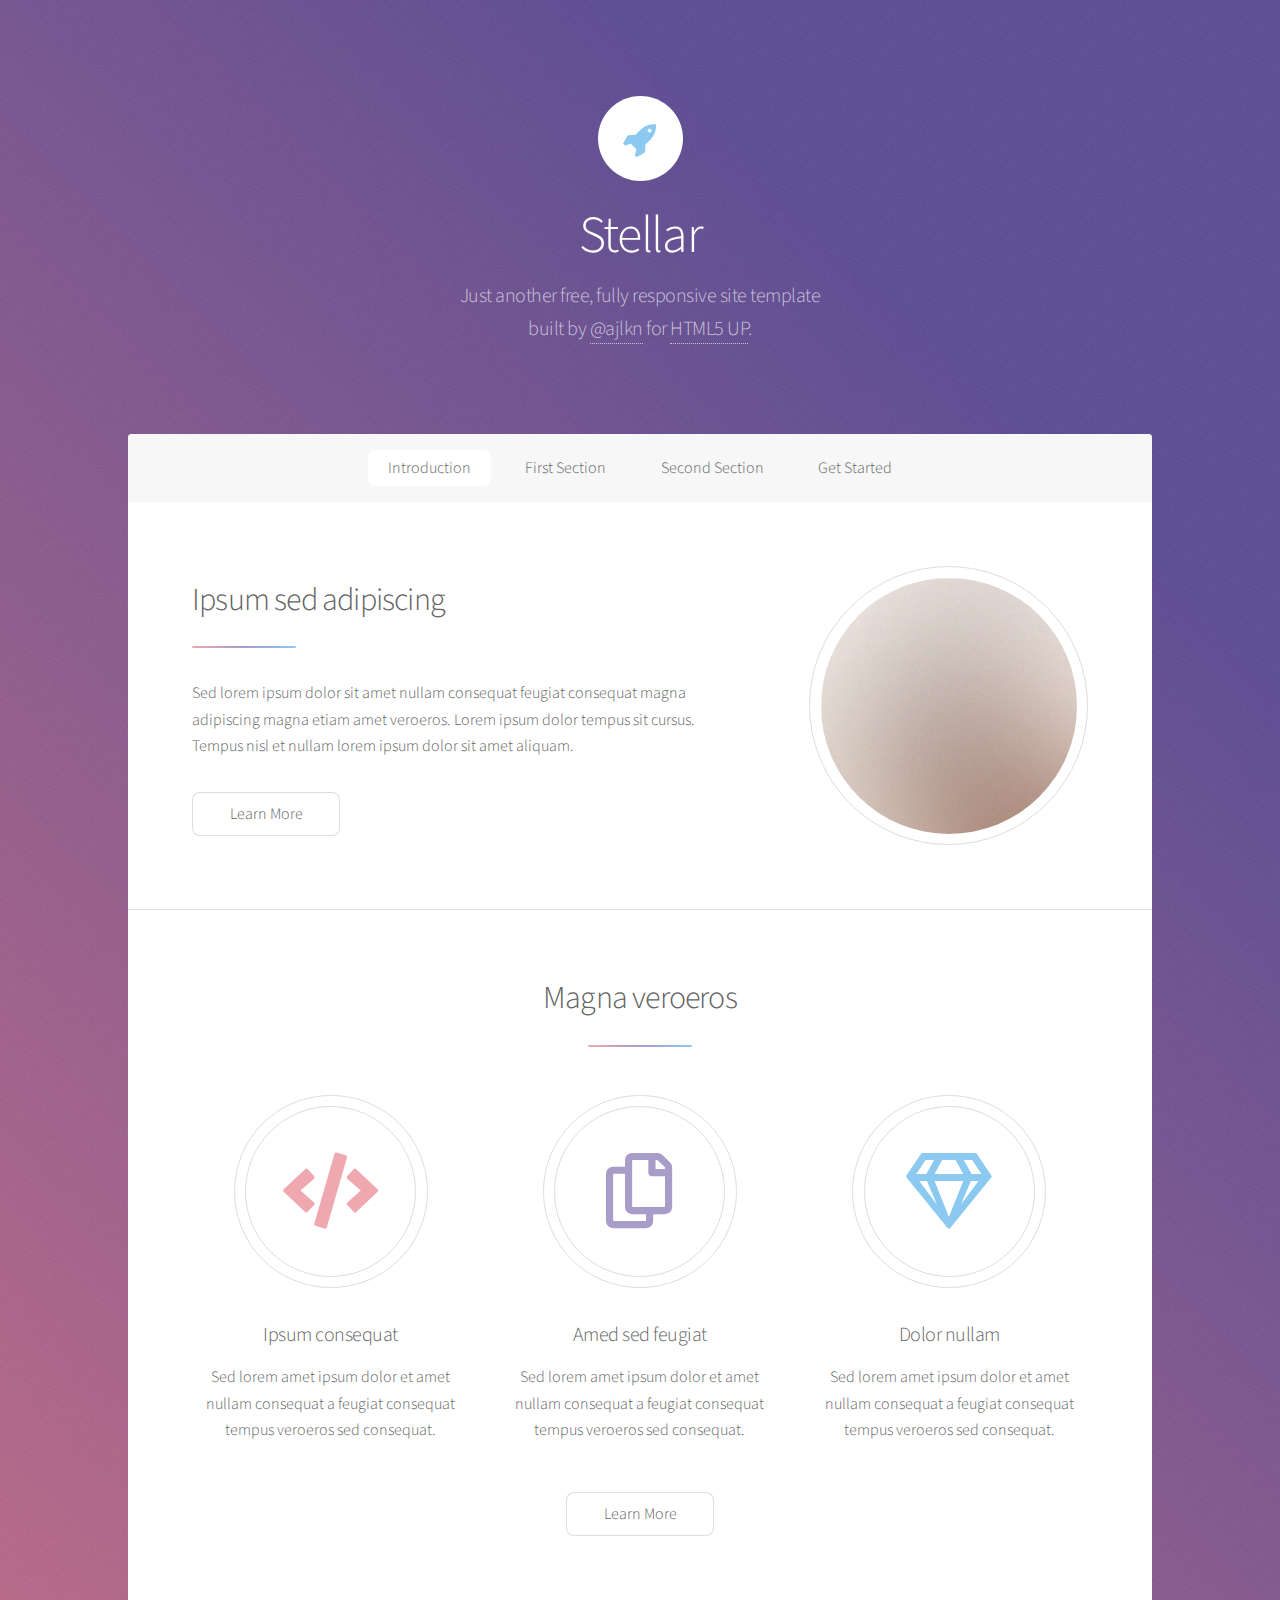
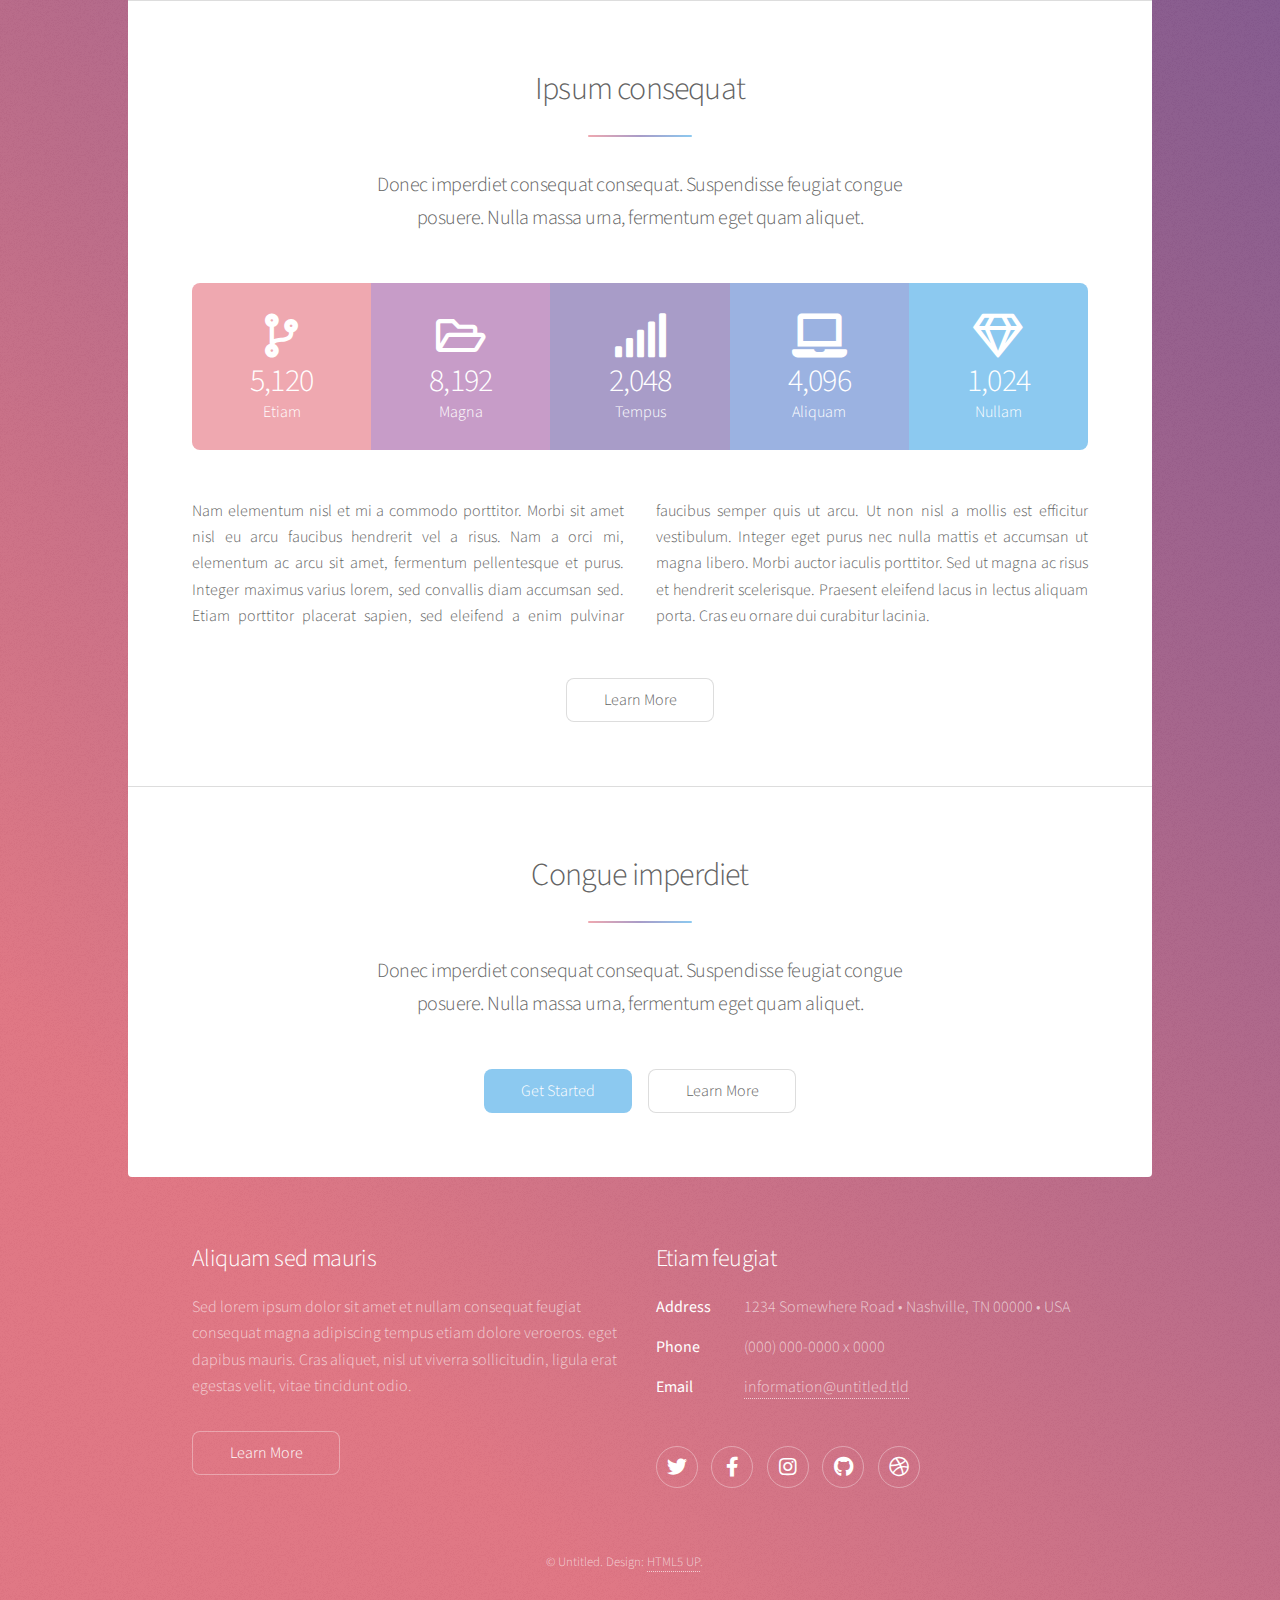
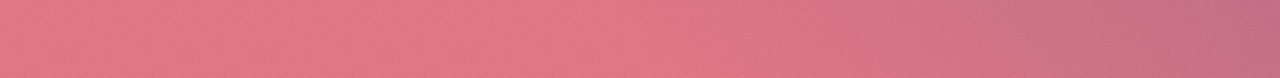
==== index.html @ fbab721a "FirstPublish" ====
<!DOCTYPE HTML>
<!--
	Stellar by HTML5 UP
	html5up.net | @ajlkn
	Free for personal and commercial use under the CCA 3.0 license (html5up.net/license)
-->
<html>
	<head>
		<title>Stellar by HTML5 UP</title>
		<meta charset="utf-8" />
		<meta name="viewport" content="width=device-width, initial-scale=1, user-scalable=no" />
		<link rel="stylesheet" href="assets/css/main.css" />
		<noscript><link rel="stylesheet" href="assets/css/noscript.css" /></noscript>
	</head>
	<body class="is-preload">

		<!-- Wrapper -->
			<div id="wrapper">

				<!-- Header -->
					<header id="header" class="alt">
						<span class="logo"><img src="images/logo.svg" alt="" /></span>
						<h1>Stellar</h1>
						<p>Just another free, fully responsive site template<br />
						built by <a href="https://twitter.com/ajlkn">@ajlkn</a> for <a href="https://html5up.net">HTML5 UP</a>.</p>
					</header>

				<!-- Nav -->
					<nav id="nav">
						<ul>
							<li><a href="#intro" class="active">Introduction</a></li>
							<li><a href="#first">First Section</a></li>
							<li><a href="#second">Second Section</a></li>
							<li><a href="#cta">Get Started</a></li>
						</ul>
					</nav>

				<!-- Main -->
					<div id="main">

						<!-- Introduction -->
							<section id="intro" class="main">
								<div class="spotlight">
									<div class="content">
										<header class="major">
											<h2>Ipsum sed adipiscing</h2>
										</header>
										<p>Sed lorem ipsum dolor sit amet nullam consequat feugiat consequat magna
										adipiscing magna etiam amet veroeros. Lorem ipsum dolor tempus sit cursus.
										Tempus nisl et nullam lorem ipsum dolor sit amet aliquam.</p>
										<ul class="actions">
											<li><a href="generic.html" class="button">Learn More</a></li>
										</ul>
									</div>
									<span class="image"><img src="images/pic01.jpg" alt="" /></span>
								</div>
							</section>

						<!-- First Section -->
							<section id="first" class="main special">
								<header class="major">
									<h2>Magna veroeros</h2>
								</header>
								<ul class="features">
									<li>
										<span class="icon solid major style1 fa-code"></span>
										<h3>Ipsum consequat</h3>
										<p>Sed lorem amet ipsum dolor et amet nullam consequat a feugiat consequat tempus veroeros sed consequat.</p>
									</li>
									<li>
										<span class="icon major style3 fa-copy"></span>
										<h3>Amed sed feugiat</h3>
										<p>Sed lorem amet ipsum dolor et amet nullam consequat a feugiat consequat tempus veroeros sed consequat.</p>
									</li>
									<li>
										<span class="icon major style5 fa-gem"></span>
										<h3>Dolor nullam</h3>
										<p>Sed lorem amet ipsum dolor et amet nullam consequat a feugiat consequat tempus veroeros sed consequat.</p>
									</li>
								</ul>
								<footer class="major">
									<ul class="actions special">
										<li><a href="generic.html" class="button">Learn More</a></li>
									</ul>
								</footer>
							</section>

						<!-- Second Section -->
							<section id="second" class="main special">
								<header class="major">
									<h2>Ipsum consequat</h2>
									<p>Donec imperdiet consequat consequat. Suspendisse feugiat congue<br />
									posuere. Nulla massa urna, fermentum eget quam aliquet.</p>
								</header>
								<ul class="statistics">
									<li class="style1">
										<span class="icon solid fa-code-branch"></span>
										<strong>5,120</strong> Etiam
									</li>
									<li class="style2">
										<span class="icon fa-folder-open"></span>
										<strong>8,192</strong> Magna
									</li>
									<li class="style3">
										<span class="icon solid fa-signal"></span>
										<strong>2,048</strong> Tempus
									</li>
									<li class="style4">
										<span class="icon solid fa-laptop"></span>
										<strong>4,096</strong> Aliquam
									</li>
									<li class="style5">
										<span class="icon fa-gem"></span>
										<strong>1,024</strong> Nullam
									</li>
								</ul>
								<p class="content">Nam elementum nisl et mi a commodo porttitor. Morbi sit amet nisl eu arcu faucibus hendrerit vel a risus. Nam a orci mi, elementum ac arcu sit amet, fermentum pellentesque et purus. Integer maximus varius lorem, sed convallis diam accumsan sed. Etiam porttitor placerat sapien, sed eleifend a enim pulvinar faucibus semper quis ut arcu. Ut non nisl a mollis est efficitur vestibulum. Integer eget purus nec nulla mattis et accumsan ut magna libero. Morbi auctor iaculis porttitor. Sed ut magna ac risus et hendrerit scelerisque. Praesent eleifend lacus in lectus aliquam porta. Cras eu ornare dui curabitur lacinia.</p>
								<footer class="major">
									<ul class="actions special">
										<li><a href="generic.html" class="button">Learn More</a></li>
									</ul>
								</footer>
							</section>

						<!-- Get Started -->
							<section id="cta" class="main special">
								<header class="major">
									<h2>Congue imperdiet</h2>
									<p>Donec imperdiet consequat consequat. Suspendisse feugiat congue<br />
									posuere. Nulla massa urna, fermentum eget quam aliquet.</p>
								</header>
								<footer class="major">
									<ul class="actions special">
										<li><a href="generic.html" class="button primary">Get Started</a></li>
										<li><a href="generic.html" class="button">Learn More</a></li>
									</ul>
								</footer>
							</section>

					</div>

				<!-- Footer -->
					<footer id="footer">
						<section>
							<h2>Aliquam sed mauris</h2>
							<p>Sed lorem ipsum dolor sit amet et nullam consequat feugiat consequat magna adipiscing tempus etiam dolore veroeros. eget dapibus mauris. Cras aliquet, nisl ut viverra sollicitudin, ligula erat egestas velit, vitae tincidunt odio.</p>
							<ul class="actions">
								<li><a href="generic.html" class="button">Learn More</a></li>
							</ul>
						</section>
						<section>
							<h2>Etiam feugiat</h2>
							<dl class="alt">
								<dt>Address</dt>
								<dd>1234 Somewhere Road &bull; Nashville, TN 00000 &bull; USA</dd>
								<dt>Phone</dt>
								<dd>(000) 000-0000 x 0000</dd>
								<dt>Email</dt>
								<dd><a href="#">information@untitled.tld</a></dd>
							</dl>
							<ul class="icons">
								<li><a href="#" class="icon brands fa-twitter alt"><span class="label">Twitter</span></a></li>
								<li><a href="#" class="icon brands fa-facebook-f alt"><span class="label">Facebook</span></a></li>
								<li><a href="#" class="icon brands fa-instagram alt"><span class="label">Instagram</span></a></li>
								<li><a href="#" class="icon brands fa-github alt"><span class="label">GitHub</span></a></li>
								<li><a href="#" class="icon brands fa-dribbble alt"><span class="label">Dribbble</span></a></li>
							</ul>
						</section>
						<p class="copyright">&copy; Untitled. Design: <a href="https://html5up.net">HTML5 UP</a>.</p>
					</footer>

			</div>

		<!-- Scripts -->
			<script src="assets/js/jquery.min.js"></script>
			<script src="assets/js/jquery.scrollex.min.js"></script>
			<script src="assets/js/jquery.scrolly.min.js"></script>
			<script src="assets/js/browser.min.js"></script>
			<script src="assets/js/breakpoints.min.js"></script>
			<script src="assets/js/util.js"></script>
			<script src="assets/js/main.js"></script>

	</body>
</html>
---- assets/css/main.css ----
@import url(fontawesome-all.min.css);
@import 'https://fonts.googleapis.com/css?family=Source+Sans+Pro:300,400';

/*
	Stellar by HTML5 UP
	html5up.net | @ajlkn
	Free for personal and commercial use under the CCA 3.0 license (html5up.net/license)
*/

html, body, div, span, applet, object,
iframe, h1, h2, h3, h4, h5, h6, p, blockquote,
pre, a, abbr, acronym, address, big, cite,
code, del, dfn, em, img, ins, kbd, q, s, samp,
small, strike, strong, sub, sup, tt, var, b,
u, i, center, dl, dt, dd, ol, ul, li, fieldset,
form, label, legend, table, caption, tbody,
tfoot, thead, tr, th, td, article, aside,
canvas, details, embed, figure, figcaption,
footer, header, hgroup, menu, nav, output, ruby,
section, summary, time, mark, audio, video {
	margin: 0;
	padding: 0;
	border: 0;
	font-size: 100%;
	font: inherit;
	vertical-align: baseline;}

article, aside, details, figcaption, figure,
footer, header, hgroup, menu, nav, section {
	display: block;}

body {
	line-height: 1;
}

ol, ul {
	list-style: none;
}

blockquote, q {
	quotes: none;
}

	blockquote:before, blockquote:after, q:before, q:after {
		content: '';
		content: none;
	}

table {
	border-collapse: collapse;
	border-spacing: 0;
}

body {
	-webkit-text-size-adjust: none;
}

mark {
	background-color: transparent;
	color: inherit;
}

input::-moz-focus-inner {
	border: 0;
	padding: 0;
}

input, select, textarea {
	-moz-appearance: none;
	-webkit-appearance: none;
	-ms-appearance: none;
	appearance: none;
}

/* Basic */

	@-ms-viewport {
		width: device-width;
	}

	body {
		-ms-overflow-style: scrollbar;
	}

	@media screen and (max-width: 480px) {

		html, body {
			min-width: 320px;
		}

	}

	html {
		box-sizing: border-box;
	}

	*, *:before, *:after {
		box-sizing: inherit;
	}

	body {
		background-color: #935d8c;
		background-image: url("images/overlay.png"), -moz-linear-gradient(45deg, #e37682 15%, #5f4d93 85%);
		background-image: url("images/overlay.png"), -webkit-linear-gradient(45deg, #e37682 15%, #5f4d93 85%);
		background-image: url("images/overlay.png"), -ms-linear-gradient(45deg, #e37682 15%, #5f4d93 85%);
		background-image: url("images/overlay.png"), linear-gradient(45deg, #e37682 15%, #5f4d93 85%);
	}

		body.is-preload *, body.is-preload *:before, body.is-preload *:after {
			-moz-animation: none !important;
			-webkit-animation: none !important;
			-ms-animation: none !important;
			animation: none !important;
			-moz-transition: none !important;
			-webkit-transition: none !important;
			-ms-transition: none !important;
			transition: none !important;
		}

/* Type */

	body {
		background-color: #935d8c;
		color: rgba(255, 255, 255, 0.65);
	}

	body, input, select, textarea {
		font-family: "Source Sans Pro", Helvetica, sans-serif;
		font-size: 17pt;
		font-weight: 300;
		line-height: 1.65;
	}

		@media screen and (max-width: 1680px) {

			body, input, select, textarea {
				font-size: 14pt;
			}

		}

		@media screen and (max-width: 1280px) {

			body, input, select, textarea {
				font-size: 12pt;
			}

		}

		@media screen and (max-width: 360px) {

			body, input, select, textarea {
				font-size: 11pt;
			}

		}

	a {
		-moz-transition: color 0.2s ease, border-bottom 0.2s ease;
		-webkit-transition: color 0.2s ease, border-bottom 0.2s ease;
		-ms-transition: color 0.2s ease, border-bottom 0.2s ease;
		transition: color 0.2s ease, border-bottom 0.2s ease;
		text-decoration: none;
		border-bottom: dotted 1px;
		color: inherit;
	}

		a:hover {
			border-bottom-color: transparent;
		}

	strong, b {
		font-weight: 400;
	}

	em, i {
		font-style: italic;
	}

	p {
		margin: 0 0 2em 0;
	}

		p.content {
			-moz-columns: 20em 2;
			-webkit-columns: 20em 2;
			-ms-columns: 20em 2;
			columns: 20em 2;
			-moz-column-gap: 2em;
			-webkit-column-gap: 2em;
			-ms-column-gap: 2em;
			column-gap: 2em;
			text-align: justify;
		}

	h1, h2, h3, h4, h5, h6 {
		font-weight: 300;
		line-height: 1.5;
		margin: 0 0 0.7em 0;
		letter-spacing: -0.025em;
	}

		h1 a, h2 a, h3 a, h4 a, h5 a, h6 a {
			color: inherit;
			text-decoration: none;
		}

	h1 {
		font-size: 2.5em;
		line-height: 1.2;
	}

	h2 {
		font-size: 1.5em;
	}

	h3 {
		font-size: 1.25em;
	}

	h4 {
		font-size: 1.1em;
	}

	h5 {
		font-size: 0.9em;
	}

	h6 {
		font-size: 0.7em;
	}

	@media screen and (max-width: 736px) {

		h1 {
			font-size: 2em;
		}

	}

	sub {
		font-size: 0.8em;
		position: relative;
		top: 0.5em;
	}

	sup {
		font-size: 0.8em;
		position: relative;
		top: -0.5em;
	}

	blockquote {
		border-left: solid 4px;
		font-style: italic;
		margin: 0 0 2em 0;
		padding: 0.5em 0 0.5em 2em;
	}

	code {
		border-radius: 8px;
		border: solid 1px;
		font-family: "Courier New", monospace;
		font-size: 0.9em;
		margin: 0 0.25em;
		padding: 0.25em 0.65em;
	}

	pre {
		-webkit-overflow-scrolling: touch;
		font-family: "Courier New", monospace;
		font-size: 0.9em;
		margin: 0 0 2em 0;
	}

		pre code {
			display: block;
			line-height: 1.75;
			padding: 1em 1.5em;
			overflow-x: auto;
		}

	hr {
		border: 0;
		border-bottom: solid 1px;
		margin: 2em 0;
	}

		hr.major {
			margin: 3em 0;
		}

	.align-left {
		text-align: left;
	}

	.align-center {
		text-align: center;
	}

	.align-right {
		text-align: right;
	}

	input, select, textarea {
		color: #ffffff;
	}

	a:hover {
		color: #ffffff;
	}

	strong, b {
		color: #ffffff;
	}

	h1, h2, h3, h4, h5, h6 {
		color: #ffffff;
	}

	blockquote {
		border-left-color: rgba(255, 255, 255, 0.35);
	}

	code {
		background: rgba(255, 255, 255, 0.075);
		border-color: rgba(255, 255, 255, 0.35);
	}

	hr {
		border-bottom-color: rgba(255, 255, 255, 0.35);
	}

/* Row */

	.row {
		display: flex;
		flex-wrap: wrap;
		box-sizing: border-box;
		align-items: stretch;
	}

		.row > * {
			box-sizing: border-box;
		}

		.row.gtr-uniform > * > :last-child {
			margin-bottom: 0;
		}

		.row.aln-left {
			justify-content: flex-start;
		}

		.row.aln-center {
			justify-content: center;
		}

		.row.aln-right {
			justify-content: flex-end;
		}

		.row.aln-top {
			align-items: flex-start;
		}

		.row.aln-middle {
			align-items: center;
		}

		.row.aln-bottom {
			align-items: flex-end;
		}

		.row > .imp {
			order: -1;
		}

		.row > .col-1 {
			width: 8.33333%;
		}

		.row > .off-1 {
			margin-left: 8.33333%;
		}

		.row > .col-2 {
			width: 16.66667%;
		}

		.row > .off-2 {
			margin-left: 16.66667%;
		}

		.row > .col-3 {
			width: 25%;
		}

		.row > .off-3 {
			margin-left: 25%;
		}

		.row > .col-4 {
			width: 33.33333%;
		}

		.row > .off-4 {
			margin-left: 33.33333%;
		}

		.row > .col-5 {
			width: 41.66667%;
		}

		.row > .off-5 {
			margin-left: 41.66667%;
		}

		.row > .col-6 {
			width: 50%;
		}

		.row > .off-6 {
			margin-left: 50%;
		}

		.row > .col-7 {
			width: 58.33333%;
		}

		.row > .off-7 {
			margin-left: 58.33333%;
		}

		.row > .col-8 {
			width: 66.66667%;
		}

		.row > .off-8 {
			margin-left: 66.66667%;
		}

		.row > .col-9 {
			width: 75%;
		}

		.row > .off-9 {
			margin-left: 75%;
		}

		.row > .col-10 {
			width: 83.33333%;
		}

		.row > .off-10 {
			margin-left: 83.33333%;
		}

		.row > .col-11 {
			width: 91.66667%;
		}

		.row > .off-11 {
			margin-left: 91.66667%;
		}

		.row > .col-12 {
			width: 100%;
		}

		.row > .off-12 {
			margin-left: 100%;
		}

		.row.gtr-0 {
			margin-top: 0;
			margin-left: 0em;
		}

			.row.gtr-0 > * {
				padding: 0 0 0 0em;
			}

			.row.gtr-0.gtr-uniform {
				margin-top: 0em;
			}

				.row.gtr-0.gtr-uniform > * {
					padding-top: 0em;
				}

		.row.gtr-25 {
			margin-top: 0;
			margin-left: -0.375em;
		}

			.row.gtr-25 > * {
				padding: 0 0 0 0.375em;
			}

			.row.gtr-25.gtr-uniform {
				margin-top: -0.375em;
			}

				.row.gtr-25.gtr-uniform > * {
					padding-top: 0.375em;
				}

		.row.gtr-50 {
			margin-top: 0;
			margin-left: -0.75em;
		}

			.row.gtr-50 > * {
				padding: 0 0 0 0.75em;
			}

			.row.gtr-50.gtr-uniform {
				margin-top: -0.75em;
			}

				.row.gtr-50.gtr-uniform > * {
					padding-top: 0.75em;
				}

		.row {
			margin-top: 0;
			margin-left: -1.5em;
		}

			.row > * {
				padding: 0 0 0 1.5em;
			}

			.row.gtr-uniform {
				margin-top: -1.5em;
			}

				.row.gtr-uniform > * {
					padding-top: 1.5em;
				}

		.row.gtr-150 {
			margin-top: 0;
			margin-left: -2.25em;
		}

			.row.gtr-150 > * {
				padding: 0 0 0 2.25em;
			}

			.row.gtr-150.gtr-uniform {
				margin-top: -2.25em;
			}

				.row.gtr-150.gtr-uniform > * {
					padding-top: 2.25em;
				}

		.row.gtr-200 {
			margin-top: 0;
			margin-left: -3em;
		}

			.row.gtr-200 > * {
				padding: 0 0 0 3em;
			}

			.row.gtr-200.gtr-uniform {
				margin-top: -3em;
			}

				.row.gtr-200.gtr-uniform > * {
					padding-top: 3em;
				}

		@media screen and (max-width: 1680px) {

			.row {
				display: flex;
				flex-wrap: wrap;
				box-sizing: border-box;
				align-items: stretch;
			}

				.row > * {
					box-sizing: border-box;
				}

				.row.gtr-uniform > * > :last-child {
					margin-bottom: 0;
				}

				.row.aln-left {
					justify-content: flex-start;
				}

				.row.aln-center {
					justify-content: center;
				}

				.row.aln-right {
					justify-content: flex-end;
				}

				.row.aln-top {
					align-items: flex-start;
				}

				.row.aln-middle {
					align-items: center;
				}

				.row.aln-bottom {
					align-items: flex-end;
				}

				.row > .imp-xlarge {
					order: -1;
				}

				.row > .col-1-xlarge {
					width: 8.33333%;
				}

				.row > .off-1-xlarge {
					margin-left: 8.33333%;
				}

				.row > .col-2-xlarge {
					width: 16.66667%;
				}

				.row > .off-2-xlarge {
					margin-left: 16.66667%;
				}

				.row > .col-3-xlarge {
					width: 25%;
				}

				.row > .off-3-xlarge {
					margin-left: 25%;
				}

				.row > .col-4-xlarge {
					width: 33.33333%;
				}

				.row > .off-4-xlarge {
					margin-left: 33.33333%;
				}

				.row > .col-5-xlarge {
					width: 41.66667%;
				}

				.row > .off-5-xlarge {
					margin-left: 41.66667%;
				}

				.row > .col-6-xlarge {
					width: 50%;
				}

				.row > .off-6-xlarge {
					margin-left: 50%;
				}

				.row > .col-7-xlarge {
					width: 58.33333%;
				}

				.row > .off-7-xlarge {
					margin-left: 58.33333%;
				}

				.row > .col-8-xlarge {
					width: 66.66667%;
				}

				.row > .off-8-xlarge {
					margin-left: 66.66667%;
				}

				.row > .col-9-xlarge {
					width: 75%;
				}

				.row > .off-9-xlarge {
					margin-left: 75%;
				}

				.row > .col-10-xlarge {
					width: 83.33333%;
				}

				.row > .off-10-xlarge {
					margin-left: 83.33333%;
				}

				.row > .col-11-xlarge {
					width: 91.66667%;
				}

				.row > .off-11-xlarge {
					margin-left: 91.66667%;
				}

				.row > .col-12-xlarge {
					width: 100%;
				}

				.row > .off-12-xlarge {
					margin-left: 100%;
				}

				.row.gtr-0 {
					margin-top: 0;
					margin-left: 0em;
				}

					.row.gtr-0 > * {
						padding: 0 0 0 0em;
					}

					.row.gtr-0.gtr-uniform {
						margin-top: 0em;
					}

						.row.gtr-0.gtr-uniform > * {
							padding-top: 0em;
						}

				.row.gtr-25 {
					margin-top: 0;
					margin-left: -0.375em;
				}

					.row.gtr-25 > * {
						padding: 0 0 0 0.375em;
					}

					.row.gtr-25.gtr-uniform {
						margin-top: -0.375em;
					}

						.row.gtr-25.gtr-uniform > * {
							padding-top: 0.375em;
						}

				.row.gtr-50 {
					margin-top: 0;
					margin-left: -0.75em;
				}

					.row.gtr-50 > * {
						padding: 0 0 0 0.75em;
					}

					.row.gtr-50.gtr-uniform {
						margin-top: -0.75em;
					}

						.row.gtr-50.gtr-uniform > * {
							padding-top: 0.75em;
						}

				.row {
					margin-top: 0;
					margin-left: -1.5em;
				}

					.row > * {
						padding: 0 0 0 1.5em;
					}

					.row.gtr-uniform {
						margin-top: -1.5em;
					}

						.row.gtr-uniform > * {
							padding-top: 1.5em;
						}

				.row.gtr-150 {
					margin-top: 0;
					margin-left: -2.25em;
				}

					.row.gtr-150 > * {
						padding: 0 0 0 2.25em;
					}

					.row.gtr-150.gtr-uniform {
						margin-top: -2.25em;
					}

						.row.gtr-150.gtr-uniform > * {
							padding-top: 2.25em;
						}

				.row.gtr-200 {
					margin-top: 0;
					margin-left: -3em;
				}

					.row.gtr-200 > * {
						padding: 0 0 0 3em;
					}

					.row.gtr-200.gtr-uniform {
						margin-top: -3em;
					}

						.row.gtr-200.gtr-uniform > * {
							padding-top: 3em;
						}

		}

		@media screen and (max-width: 1280px) {

			.row {
				display: flex;
				flex-wrap: wrap;
				box-sizing: border-box;
				align-items: stretch;
			}

				.row > * {
					box-sizing: border-box;
				}

				.row.gtr-uniform > * > :last-child {
					margin-bottom: 0;
				}

				.row.aln-left {
					justify-content: flex-start;
				}

				.row.aln-center {
					justify-content: center;
				}

				.row.aln-right {
					justify-content: flex-end;
				}

				.row.aln-top {
					align-items: flex-start;
				}

				.row.aln-middle {
					align-items: center;
				}

				.row.aln-bottom {
					align-items: flex-end;
				}

				.row > .imp-large {
					order: -1;
				}

				.row > .col-1-large {
					width: 8.33333%;
				}

				.row > .off-1-large {
					margin-left: 8.33333%;
				}

				.row > .col-2-large {
					width: 16.66667%;
				}

				.row > .off-2-large {
					margin-left: 16.66667%;
				}

				.row > .col-3-large {
					width: 25%;
				}

				.row > .off-3-large {
					margin-left: 25%;
				}

				.row > .col-4-large {
					width: 33.33333%;
				}

				.row > .off-4-large {
					margin-left: 33.33333%;
				}

				.row > .col-5-large {
					width: 41.66667%;
				}

				.row > .off-5-large {
					margin-left: 41.66667%;
				}

				.row > .col-6-large {
					width: 50%;
				}

				.row > .off-6-large {
					margin-left: 50%;
				}

				.row > .col-7-large {
					width: 58.33333%;
				}

				.row > .off-7-large {
					margin-left: 58.33333%;
				}

				.row > .col-8-large {
					width: 66.66667%;
				}

				.row > .off-8-large {
					margin-left: 66.66667%;
				}

				.row > .col-9-large {
					width: 75%;
				}

				.row > .off-9-large {
					margin-left: 75%;
				}

				.row > .col-10-large {
					width: 83.33333%;
				}

				.row > .off-10-large {
					margin-left: 83.33333%;
				}

				.row > .col-11-large {
					width: 91.66667%;
				}

				.row > .off-11-large {
					margin-left: 91.66667%;
				}

				.row > .col-12-large {
					width: 100%;
				}

				.row > .off-12-large {
					margin-left: 100%;
				}

				.row.gtr-0 {
					margin-top: 0;
					margin-left: 0em;
				}

					.row.gtr-0 > * {
						padding: 0 0 0 0em;
					}

					.row.gtr-0.gtr-uniform {
						margin-top: 0em;
					}

						.row.gtr-0.gtr-uniform > * {
							padding-top: 0em;
						}

				.row.gtr-25 {
					margin-top: 0;
					margin-left: -0.375em;
				}

					.row.gtr-25 > * {
						padding: 0 0 0 0.375em;
					}

					.row.gtr-25.gtr-uniform {
						margin-top: -0.375em;
					}

						.row.gtr-25.gtr-uniform > * {
							padding-top: 0.375em;
						}

				.row.gtr-50 {
					margin-top: 0;
					margin-left: -0.75em;
				}

					.row.gtr-50 > * {
						padding: 0 0 0 0.75em;
					}

					.row.gtr-50.gtr-uniform {
						margin-top: -0.75em;
					}

						.row.gtr-50.gtr-uniform > * {
							padding-top: 0.75em;
						}

				.row {
					margin-top: 0;
					margin-left: -1.5em;
				}

					.row > * {
						padding: 0 0 0 1.5em;
					}

					.row.gtr-uniform {
						margin-top: -1.5em;
					}

						.row.gtr-uniform > * {
							padding-top: 1.5em;
						}

				.row.gtr-150 {
					margin-top: 0;
					margin-left: -2.25em;
				}

					.row.gtr-150 > * {
						padding: 0 0 0 2.25em;
					}

					.row.gtr-150.gtr-uniform {
						margin-top: -2.25em;
					}

						.row.gtr-150.gtr-uniform > * {
							padding-top: 2.25em;
						}

				.row.gtr-200 {
					margin-top: 0;
					margin-left: -3em;
				}

					.row.gtr-200 > * {
						padding: 0 0 0 3em;
					}

					.row.gtr-200.gtr-uniform {
						margin-top: -3em;
					}

						.row.gtr-200.gtr-uniform > * {
							padding-top: 3em;
						}

		}

		@media screen and (max-width: 980px) {

			.row {
				display: flex;
				flex-wrap: wrap;
				box-sizing: border-box;
				align-items: stretch;
			}

				.row > * {
					box-sizing: border-box;
				}

				.row.gtr-uniform > * > :last-child {
					margin-bottom: 0;
				}

				.row.aln-left {
					justify-content: flex-start;
				}

				.row.aln-center {
					justify-content: center;
				}

				.row.aln-right {
					justify-content: flex-end;
				}

				.row.aln-top {
					align-items: flex-start;
				}

				.row.aln-middle {
					align-items: center;
				}

				.row.aln-bottom {
					align-items: flex-end;
				}

				.row > .imp-medium {
					order: -1;
				}

				.row > .col-1-medium {
					width: 8.33333%;
				}

				.row > .off-1-medium {
					margin-left: 8.33333%;
				}

				.row > .col-2-medium {
					width: 16.66667%;
				}

				.row > .off-2-medium {
					margin-left: 16.66667%;
				}

				.row > .col-3-medium {
					width: 25%;
				}

				.row > .off-3-medium {
					margin-left: 25%;
				}

				.row > .col-4-medium {
					width: 33.33333%;
				}

				.row > .off-4-medium {
					margin-left: 33.33333%;
				}

				.row > .col-5-medium {
					width: 41.66667%;
				}

				.row > .off-5-medium {
					margin-left: 41.66667%;
				}

				.row > .col-6-medium {
					width: 50%;
				}

				.row > .off-6-medium {
					margin-left: 50%;
				}

				.row > .col-7-medium {
					width: 58.33333%;
				}

				.row > .off-7-medium {
					margin-left: 58.33333%;
				}

				.row > .col-8-medium {
					width: 66.66667%;
				}

				.row > .off-8-medium {
					margin-left: 66.66667%;
				}

				.row > .col-9-medium {
					width: 75%;
				}

				.row > .off-9-medium {
					margin-left: 75%;
				}

				.row > .col-10-medium {
					width: 83.33333%;
				}

				.row > .off-10-medium {
					margin-left: 83.33333%;
				}

				.row > .col-11-medium {
					width: 91.66667%;
				}

				.row > .off-11-medium {
					margin-left: 91.66667%;
				}

				.row > .col-12-medium {
					width: 100%;
				}

				.row > .off-12-medium {
					margin-left: 100%;
				}

				.row.gtr-0 {
					margin-top: 0;
					margin-left: 0em;
				}

					.row.gtr-0 > * {
						padding: 0 0 0 0em;
					}

					.row.gtr-0.gtr-uniform {
						margin-top: 0em;
					}

						.row.gtr-0.gtr-uniform > * {
							padding-top: 0em;
						}

				.row.gtr-25 {
					margin-top: 0;
					margin-left: -0.375em;
				}

					.row.gtr-25 > * {
						padding: 0 0 0 0.375em;
					}

					.row.gtr-25.gtr-uniform {
						margin-top: -0.375em;
					}

						.row.gtr-25.gtr-uniform > * {
							padding-top: 0.375em;
						}

				.row.gtr-50 {
					margin-top: 0;
					margin-left: -0.75em;
				}

					.row.gtr-50 > * {
						padding: 0 0 0 0.75em;
					}

					.row.gtr-50.gtr-uniform {
						margin-top: -0.75em;
					}

						.row.gtr-50.gtr-uniform > * {
							padding-top: 0.75em;
						}

				.row {
					margin-top: 0;
					margin-left: -1.5em;
				}

					.row > * {
						padding: 0 0 0 1.5em;
					}

					.row.gtr-uniform {
						margin-top: -1.5em;
					}

						.row.gtr-uniform > * {
							padding-top: 1.5em;
						}

				.row.gtr-150 {
					margin-top: 0;
					margin-left: -2.25em;
				}

					.row.gtr-150 > * {
						padding: 0 0 0 2.25em;
					}

					.row.gtr-150.gtr-uniform {
						margin-top: -2.25em;
					}

						.row.gtr-150.gtr-uniform > * {
							padding-top: 2.25em;
						}

				.row.gtr-200 {
					margin-top: 0;
					margin-left: -3em;
				}

					.row.gtr-200 > * {
						padding: 0 0 0 3em;
					}

					.row.gtr-200.gtr-uniform {
						margin-top: -3em;
					}

						.row.gtr-200.gtr-uniform > * {
							padding-top: 3em;
						}

		}

		@media screen and (max-width: 736px) {

			.row {
				display: flex;
				flex-wrap: wrap;
				box-sizing: border-box;
				align-items: stretch;
			}

				.row > * {
					box-sizing: border-box;
				}

				.row.gtr-uniform > * > :last-child {
					margin-bottom: 0;
				}

				.row.aln-left {
					justify-content: flex-start;
				}

				.row.aln-center {
					justify-content: center;
				}

				.row.aln-right {
					justify-content: flex-end;
				}

				.row.aln-top {
					align-items: flex-start;
				}

				.row.aln-middle {
					align-items: center;
				}

				.row.aln-bottom {
					align-items: flex-end;
				}

				.row > .imp-small {
					order: -1;
				}

				.row > .col-1-small {
					width: 8.33333%;
				}

				.row > .off-1-small {
					margin-left: 8.33333%;
				}

				.row > .col-2-small {
					width: 16.66667%;
				}

				.row > .off-2-small {
					margin-left: 16.66667%;
				}

				.row > .col-3-small {
					width: 25%;
				}

				.row > .off-3-small {
					margin-left: 25%;
				}

				.row > .col-4-small {
					width: 33.33333%;
				}

				.row > .off-4-small {
					margin-left: 33.33333%;
				}

				.row > .col-5-small {
					width: 41.66667%;
				}

				.row > .off-5-small {
					margin-left: 41.66667%;
				}

				.row > .col-6-small {
					width: 50%;
				}

				.row > .off-6-small {
					margin-left: 50%;
				}

				.row > .col-7-small {
					width: 58.33333%;
				}

				.row > .off-7-small {
					margin-left: 58.33333%;
				}

				.row > .col-8-small {
					width: 66.66667%;
				}

				.row > .off-8-small {
					margin-left: 66.66667%;
				}

				.row > .col-9-small {
					width: 75%;
				}

				.row > .off-9-small {
					margin-left: 75%;
				}

				.row > .col-10-small {
					width: 83.33333%;
				}

				.row > .off-10-small {
					margin-left: 83.33333%;
				}

				.row > .col-11-small {
					width: 91.66667%;
				}

				.row > .off-11-small {
					margin-left: 91.66667%;
				}

				.row > .col-12-small {
					width: 100%;
				}

				.row > .off-12-small {
					margin-left: 100%;
				}

				.row.gtr-0 {
					margin-top: 0;
					margin-left: 0em;
				}

					.row.gtr-0 > * {
						padding: 0 0 0 0em;
					}

					.row.gtr-0.gtr-uniform {
						margin-top: 0em;
					}

						.row.gtr-0.gtr-uniform > * {
							padding-top: 0em;
						}

				.row.gtr-25 {
					margin-top: 0;
					margin-left: -0.25em;
				}

					.row.gtr-25 > * {
						padding: 0 0 0 0.25em;
					}

					.row.gtr-25.gtr-uniform {
						margin-top: -0.25em;
					}

						.row.gtr-25.gtr-uniform > * {
							padding-top: 0.25em;
						}

				.row.gtr-50 {
					margin-top: 0;
					margin-left: -0.5em;
				}

					.row.gtr-50 > * {
						padding: 0 0 0 0.5em;
					}

					.row.gtr-50.gtr-uniform {
						margin-top: -0.5em;
					}

						.row.gtr-50.gtr-uniform > * {
							padding-top: 0.5em;
						}

				.row {
					margin-top: 0;
					margin-left: -1em;
				}

					.row > * {
						padding: 0 0 0 1em;
					}

					.row.gtr-uniform {
						margin-top: -1em;
					}

						.row.gtr-uniform > * {
							padding-top: 1em;
						}

				.row.gtr-150 {
					margin-top: 0;
					margin-left: -1.5em;
				}

					.row.gtr-150 > * {
						padding: 0 0 0 1.5em;
					}

					.row.gtr-150.gtr-uniform {
						margin-top: -1.5em;
					}

						.row.gtr-150.gtr-uniform > * {
							padding-top: 1.5em;
						}

				.row.gtr-200 {
					margin-top: 0;
					margin-left: -2em;
				}

					.row.gtr-200 > * {
						padding: 0 0 0 2em;
					}

					.row.gtr-200.gtr-uniform {
						margin-top: -2em;
					}

						.row.gtr-200.gtr-uniform > * {
							padding-top: 2em;
						}

		}

		@media screen and (max-width: 480px) {

			.row {
				display: flex;
				flex-wrap: wrap;
				box-sizing: border-box;
				align-items: stretch;
			}

				.row > * {
					box-sizing: border-box;
				}

				.row.gtr-uniform > * > :last-child {
					margin-bottom: 0;
				}

				.row.aln-left {
					justify-content: flex-start;
				}

				.row.aln-center {
					justify-content: center;
				}

				.row.aln-right {
					justify-content: flex-end;
				}

				.row.aln-top {
					align-items: flex-start;
				}

				.row.aln-middle {
					align-items: center;
				}

				.row.aln-bottom {
					align-items: flex-end;
				}

				.row > .imp-xsmall {
					order: -1;
				}

				.row > .col-1-xsmall {
					width: 8.33333%;
				}

				.row > .off-1-xsmall {
					margin-left: 8.33333%;
				}

				.row > .col-2-xsmall {
					width: 16.66667%;
				}

				.row > .off-2-xsmall {
					margin-left: 16.66667%;
				}

				.row > .col-3-xsmall {
					width: 25%;
				}

				.row > .off-3-xsmall {
					margin-left: 25%;
				}

				.row > .col-4-xsmall {
					width: 33.33333%;
				}

				.row > .off-4-xsmall {
					margin-left: 33.33333%;
				}

				.row > .col-5-xsmall {
					width: 41.66667%;
				}

				.row > .off-5-xsmall {
					margin-left: 41.66667%;
				}

				.row > .col-6-xsmall {
					width: 50%;
				}

				.row > .off-6-xsmall {
					margin-left: 50%;
				}

				.row > .col-7-xsmall {
					width: 58.33333%;
				}

				.row > .off-7-xsmall {
					margin-left: 58.33333%;
				}

				.row > .col-8-xsmall {
					width: 66.66667%;
				}

				.row > .off-8-xsmall {
					margin-left: 66.66667%;
				}

				.row > .col-9-xsmall {
					width: 75%;
				}

				.row > .off-9-xsmall {
					margin-left: 75%;
				}

				.row > .col-10-xsmall {
					width: 83.33333%;
				}

				.row > .off-10-xsmall {
					margin-left: 83.33333%;
				}

				.row > .col-11-xsmall {
					width: 91.66667%;
				}

				.row > .off-11-xsmall {
					margin-left: 91.66667%;
				}

				.row > .col-12-xsmall {
					width: 100%;
				}

				.row > .off-12-xsmall {
					margin-left: 100%;
				}

				.row.gtr-0 {
					margin-top: 0;
					margin-left: 0em;
				}

					.row.gtr-0 > * {
						padding: 0 0 0 0em;
					}

					.row.gtr-0.gtr-uniform {
						margin-top: 0em;
					}

						.row.gtr-0.gtr-uniform > * {
							padding-top: 0em;
						}

				.row.gtr-25 {
					margin-top: 0;
					margin-left: -0.3125em;
				}

					.row.gtr-25 > * {
						padding: 0 0 0 0.3125em;
					}

					.row.gtr-25.gtr-uniform {
						margin-top: -0.3125em;
					}

						.row.gtr-25.gtr-uniform > * {
							padding-top: 0.3125em;
						}

				.row.gtr-50 {
					margin-top: 0;
					margin-left: -0.625em;
				}

					.row.gtr-50 > * {
						padding: 0 0 0 0.625em;
					}

					.row.gtr-50.gtr-uniform {
						margin-top: -0.625em;
					}

						.row.gtr-50.gtr-uniform > * {
							padding-top: 0.625em;
						}

				.row {
					margin-top: 0;
					margin-left: -1.25em;
				}

					.row > * {
						padding: 0 0 0 1.25em;
					}

					.row.gtr-uniform {
						margin-top: -1.25em;
					}

						.row.gtr-uniform > * {
							padding-top: 1.25em;
						}

				.row.gtr-150 {
					margin-top: 0;
					margin-left: -1.875em;
				}

					.row.gtr-150 > * {
						padding: 0 0 0 1.875em;
					}

					.row.gtr-150.gtr-uniform {
						margin-top: -1.875em;
					}

						.row.gtr-150.gtr-uniform > * {
							padding-top: 1.875em;
						}

				.row.gtr-200 {
					margin-top: 0;
					margin-left: -2.5em;
				}

					.row.gtr-200 > * {
						padding: 0 0 0 2.5em;
					}

					.row.gtr-200.gtr-uniform {
						margin-top: -2.5em;
					}

						.row.gtr-200.gtr-uniform > * {
							padding-top: 2.5em;
						}

		}

/* Box */

	.box {
		border-radius: 8px;
		border: solid;
		margin-bottom: 2em;
		padding: 1.5em;
	}

		.box > :last-child,
		.box > :last-child > :last-child,
		.box > :last-child > :last-child > :last-child {
			margin-bottom: 0;
		}

		.box.alt {
			border: 0;
			border-radius: 0;
			padding: 0;
		}

	.box {
		border-color: rgba(255, 255, 255, 0.35);
	}

/* Button */

	input[type="submit"],
	input[type="reset"],
	input[type="button"],
	button,
	.button {
		-moz-appearance: none;
		-webkit-appearance: none;
		-ms-appearance: none;
		appearance: none;
		-moz-transition: background-color 0.2s ease-in-out, color 0.2s ease-in-out;
		-webkit-transition: background-color 0.2s ease-in-out, color 0.2s ease-in-out;
		-ms-transition: background-color 0.2s ease-in-out, color 0.2s ease-in-out;
		transition: background-color 0.2s ease-in-out, color 0.2s ease-in-out;
		border-radius: 8px;
		border: 0;
		cursor: pointer;
		display: inline-block;
		font-weight: 300;
		height: 2.75em;
		line-height: 2.75em;
		min-width: 9.25em;
		padding: 0 1.5em;
		text-align: center;
		text-decoration: none;
		white-space: nowrap;
	}

		input[type="submit"].icon,
		input[type="reset"].icon,
		input[type="button"].icon,
		button.icon,
		.button.icon {
			padding-left: 1.35em;
		}

			input[type="submit"].icon:before,
			input[type="reset"].icon:before,
			input[type="button"].icon:before,
			button.icon:before,
			.button.icon:before {
				margin-right: 0.5em;
			}

		input[type="submit"].fit,
		input[type="reset"].fit,
		input[type="button"].fit,
		button.fit,
		.button.fit {
			width: 100%;
		}

		input[type="submit"].small,
		input[type="reset"].small,
		input[type="button"].small,
		button.small,
		.button.small {
			font-size: 0.8em;
		}

		input[type="submit"].large,
		input[type="reset"].large,
		input[type="button"].large,
		button.large,
		.button.large {
			font-size: 1.35em;
		}

		input[type="submit"].disabled, input[type="submit"]:disabled,
		input[type="reset"].disabled,
		input[type="reset"]:disabled,
		input[type="button"].disabled,
		input[type="button"]:disabled,
		button.disabled,
		button:disabled,
		.button.disabled,
		.button:disabled {
			pointer-events: none;
			opacity: 0.25;
		}

		@media screen and (max-width: 736px) {

			input[type="submit"],
			input[type="reset"],
			input[type="button"],
			button,
			.button {
				min-width: 0;
			}

		}

	input[type="submit"],
	input[type="reset"],
	input[type="button"],
	button,
	.button {
		background-color: transparent;
		box-shadow: inset 0 0 0 1px rgba(255, 255, 255, 0.35);
		color: #ffffff !important;
	}

		input[type="submit"]:hover,
		input[type="reset"]:hover,
		input[type="button"]:hover,
		button:hover,
		.button:hover {
			background-color: rgba(255, 255, 255, 0.075);
		}

		input[type="submit"]:active,
		input[type="reset"]:active,
		input[type="button"]:active,
		button:active,
		.button:active {
			background-color: rgba(255, 255, 255, 0.2);
		}

		input[type="submit"].icon:before,
		input[type="reset"].icon:before,
		input[type="button"].icon:before,
		button.icon:before,
		.button.icon:before {
			color: rgba(255, 255, 255, 0.5);
		}

		input[type="submit"].primary,
		input[type="reset"].primary,
		input[type="button"].primary,
		button.primary,
		.button.primary {
			background-color: #8cc9f0;
			color: #ffffff !important;
			box-shadow: none;
		}

			input[type="submit"].primary:hover,
			input[type="reset"].primary:hover,
			input[type="button"].primary:hover,
			button.primary:hover,
			.button.primary:hover {
				background-color: #9acff2;
			}

			input[type="submit"].primary:active,
			input[type="reset"].primary:active,
			input[type="button"].primary:active,
			button.primary:active,
			.button.primary:active {
				background-color: #7ec3ee;
			}

			input[type="submit"].primary.icon:before,
			input[type="reset"].primary.icon:before,
			input[type="button"].primary.icon:before,
			button.primary.icon:before,
			.button.primary.icon:before {
				color: #ffffff !important;
			}

/* Form */

	form {
		margin: 0 0 2em 0;
	}

	label {
		display: block;
		font-size: 0.9em;
		font-weight: 400;
		margin: 0 0 1em 0;
	}

	input[type="text"],
	input[type="password"],
	input[type="email"],
	select,
	textarea {
		-moz-appearance: none;
		-webkit-appearance: none;
		-ms-appearance: none;
		appearance: none;
		border-radius: 8px;
		border: solid 1px;
		color: inherit;
		display: block;
		outline: 0;
		padding: 0 1em;
		text-decoration: none;
		width: 100%;
	}

		input[type="text"]:invalid,
		input[type="password"]:invalid,
		input[type="email"]:invalid,
		select:invalid,
		textarea:invalid {
			box-shadow: none;
		}

	select {
		background-size: 1.25rem;
		background-repeat: no-repeat;
		background-position: calc(100% - 1rem) center;
		height: 2.75em;
		padding-right: 2.75em;
		text-overflow: ellipsis;
	}

		select:focus::-ms-value {
			background-color: transparent;
		}

		select::-ms-expand {
			display: none;
		}

	input[type="text"],
	input[type="password"],
	input[type="email"],
	select {
		height: 2.75em;
	}

	textarea {
		padding: 0.75em 1em;
	}

	input[type="checkbox"],
	input[type="radio"] {
		-moz-appearance: none;
		-webkit-appearance: none;
		-ms-appearance: none;
		appearance: none;
		display: block;
		float: left;
		margin-right: -2em;
		opacity: 0;
		width: 1em;
		z-index: -1;
	}

		input[type="checkbox"] + label,
		input[type="radio"] + label {
			text-decoration: none;
			cursor: pointer;
			display: inline-block;
			font-size: 1em;
			font-weight: 300;
			padding-left: 2.4em;
			padding-right: 0.75em;
			position: relative;
		}

			input[type="checkbox"] + label:before,
			input[type="radio"] + label:before {
				-moz-osx-font-smoothing: grayscale;
				-webkit-font-smoothing: antialiased;
				display: inline-block;
				font-style: normal;
				font-variant: normal;
				text-rendering: auto;
				line-height: 1;
				text-transform: none !important;
				font-family: 'Font Awesome 5 Free';
				font-weight: 900;
			}

			input[type="checkbox"] + label:before,
			input[type="radio"] + label:before {
				border-radius: 8px;
				border: solid 1px;
				content: '';
				display: inline-block;
				font-size: 0.8em;
				height: 2.0625em;
				left: 0;
				line-height: 2.0625em;
				position: absolute;
				text-align: center;
				top: 0;
				width: 2.0625em;
			}

		input[type="checkbox"]:checked + label:before,
		input[type="radio"]:checked + label:before {
			content: '\f00c';
		}

	input[type="checkbox"] + label:before {
		border-radius: 8px;
	}

	input[type="radio"] + label:before {
		border-radius: 100%;
	}

	::-webkit-input-placeholder {
		opacity: 1.0;
	}

	:-moz-placeholder {
		opacity: 1.0;
	}

	::-moz-placeholder {
		opacity: 1.0;
	}

	:-ms-input-placeholder {
		opacity: 1.0;
	}

	label {
		color: #ffffff;
	}

	input[type="text"],
	input[type="password"],
	input[type="email"],
	select,
	textarea {
		background-color: rgba(255, 255, 255, 0.075);
		border-color: rgba(255, 255, 255, 0.35);
	}

		input[type="text"]:focus,
		input[type="password"]:focus,
		input[type="email"]:focus,
		select:focus,
		textarea:focus {
			border-color: #8cc9f0;
			box-shadow: 0 0 0 1px #8cc9f0;
		}

	select {
		background-image: url("data:image/svg+xml;charset=utf8,%3Csvg xmlns='http://www.w3.org/2000/svg' width='40' height='40' preserveAspectRatio='none' viewBox='0 0 40 40'%3E%3Cpath d='M9.4,12.3l10.4,10.4l10.4-10.4c0.2-0.2,0.5-0.4,0.9-0.4c0.3,0,0.6,0.1,0.9,0.4l3.3,3.3c0.2,0.2,0.4,0.5,0.4,0.9 c0,0.4-0.1,0.6-0.4,0.9L20.7,31.9c-0.2,0.2-0.5,0.4-0.9,0.4c-0.3,0-0.6-0.1-0.9-0.4L4.3,17.3c-0.2-0.2-0.4-0.5-0.4-0.9 c0-0.4,0.1-0.6,0.4-0.9l3.3-3.3c0.2-0.2,0.5-0.4,0.9-0.4S9.1,12.1,9.4,12.3z' fill='rgba(255, 255, 255, 0.35)' /%3E%3C/svg%3E");
	}

		select option {
			color: #ffffff;
			background: #935d8c;
		}

	input[type="checkbox"] + label,
	input[type="radio"] + label {
		color: rgba(255, 255, 255, 0.65);
	}

		input[type="checkbox"] + label:before,
		input[type="radio"] + label:before {
			background: rgba(255, 255, 255, 0.075);
			border-color: rgba(255, 255, 255, 0.35);
		}

	input[type="checkbox"]:checked + label:before,
	input[type="radio"]:checked + label:before {
		background-color: #ffffff;
		border-color: #ffffff;
		color: #935d8c;
	}

	input[type="checkbox"]:focus + label:before,
	input[type="radio"]:focus + label:before {
		border-color: #8cc9f0;
		box-shadow: 0 0 0 1px #8cc9f0;
	}

	::-webkit-input-placeholder {
		color: rgba(255, 255, 255, 0.5) !important;
	}

	:-moz-placeholder {
		color: rgba(255, 255, 255, 0.5) !important;
	}

	::-moz-placeholder {
		color: rgba(255, 255, 255, 0.5) !important;
	}

	:-ms-input-placeholder {
		color: rgba(255, 255, 255, 0.5) !important;
	}

	.formerize-placeholder {
		color: rgba(255, 255, 255, 0.5) !important;
	}

/* Icon */

	.icon {
		text-decoration: none;
		-moz-transition: background-color 0.2s ease-in-out, color 0.2s ease-in-out;
		-webkit-transition: background-color 0.2s ease-in-out, color 0.2s ease-in-out;
		-ms-transition: background-color 0.2s ease-in-out, color 0.2s ease-in-out;
		transition: background-color 0.2s ease-in-out, color 0.2s ease-in-out;
		border-bottom: none;
		position: relative;
	}

		.icon:before {
			-moz-osx-font-smoothing: grayscale;
			-webkit-font-smoothing: antialiased;
			display: inline-block;
			font-style: normal;
			font-variant: normal;
			text-rendering: auto;
			line-height: 1;
			text-transform: none !important;
			font-family: 'Font Awesome 5 Free';
			font-weight: 400;
		}

		.icon > .label {
			display: none;
		}

		.icon:before {
			line-height: solid;
		}

		.icon.solid:before {
			font-weight: 900;
		}

		.icon.brands:before {
			font-family: 'Font Awesome 5 Brands';
		}

		.icon.major {
			border: solid 1px;
			display: inline-block;
			border-radius: 100%;
			padding: 0.65em;
			margin: 0 0 2em 0;
			cursor: default;
		}

			.icon.major:before {
				display: inline-block;
				font-size: 6.25rem;
				width: 2.25em;
				height: 2.25em;
				line-height: 2.2em;
				border-radius: 100%;
				border: solid 1px;
				text-align: center;
			}

		.icon.alt {
			display: inline-block;
			border: solid 1px;
			border-radius: 100%;
		}

			.icon.alt:before {
				display: block;
				font-size: 1.25em;
				width: 2em;
				height: 2em;
				text-align: center;
				line-height: 2em;
			}

		.icon.style1 {
			color: #efa8b0;
		}

		.icon.style2 {
			color: #c79cc8;
		}

		.icon.style3 {
			color: #a89cc8;
		}

		.icon.style4 {
			color: #9bb2e1;
		}

		.icon.style5 {
			color: #8cc9f0;
		}

		@media screen and (max-width: 1680px) {

			.icon.major:before {
				font-size: 5.5rem;
			}

		}

		@media screen and (max-width: 1280px) {

			.icon.major:before {
				font-size: 4.75rem;
			}

		}

		@media screen and (max-width: 736px) {

			.icon.major {
				margin: 0 0 1.5em 0;
				padding: 0.35em;
			}

				.icon.major:before {
					font-size: 3.5rem;
				}

		}

	.icon.major {
		border-color: rgba(255, 255, 255, 0.35);
	}

		.icon.major:before {
			border-color: rgba(255, 255, 255, 0.35);
		}

	.icon.alt {
		border-color: rgba(255, 255, 255, 0.35);
		color: #ffffff;
	}

		.icon.alt:hover {
			background-color: rgba(255, 255, 255, 0.075);
		}

		.icon.alt:active {
			background-color: rgba(255, 255, 255, 0.2);
		}

/* Image */

	.image {
		border-radius: 8px;
		border: 0;
		display: inline-block;
		position: relative;
	}

		.image img {
			border-radius: 8px;
			display: block;
		}

		.image.left, .image.right {
			max-width: 40%;
		}

			.image.left img, .image.right img {
				width: 100%;
			}

		.image.left {
			float: left;
			margin: 0 1.5em 1em 0;
			top: 0.25em;
		}

		.image.right {
			float: right;
			margin: 0 0 1em 1.5em;
			top: 0.25em;
		}

		.image.fit {
			display: block;
			margin: 0 0 2em 0;
			width: 100%;
		}

			.image.fit img {
				width: 100%;
			}

		.image.main {
			display: block;
			margin: 0 0 3em 0;
			width: 100%;
		}

			.image.main img {
				width: 100%;
			}

/* List */

	ol {
		list-style: decimal;
		margin: 0 0 2em 0;
		padding-left: 1.25em;
	}

		ol li {
			padding-left: 0.25em;
		}

	ul {
		list-style: disc;
		margin: 0 0 2em 0;
		padding-left: 1em;
	}

		ul li {
			padding-left: 0.5em;
		}

		ul.alt {
			list-style: none;
			padding-left: 0;
		}

			ul.alt li {
				border-top: solid 1px;
				padding: 0.5em 0;
			}

				ul.alt li:first-child {
					border-top: 0;
					padding-top: 0;
				}

	dl {
		margin: 0 0 2em 0;
	}

		dl dt {
			display: block;
			font-weight: 400;
			margin: 0 0 1em 0;
		}

		dl dd {
			margin-left: 2em;
		}

		dl.alt dt {
			display: block;
			width: 3em;
			margin: 0;
			clear: left;
			float: left;
		}

		dl.alt dd {
			margin: 0 0 0.85em 5.5em;
		}

		dl.alt:after {
			content: '';
			display: block;
			clear: both;
		}

	ul.alt li {
		border-top-color: rgba(255, 255, 255, 0.35);
	}

	dl dt {
		color: #ffffff;
	}

/* Actions */

	ul.actions {
		display: -moz-flex;
		display: -webkit-flex;
		display: -ms-flex;
		display: flex;
		cursor: default;
		list-style: none;
		margin-left: -1em;
		padding-left: 0;
	}

		ul.actions li {
			padding: 0 0 0 1em;
			vertical-align: middle;
		}

		ul.actions.special {
			-moz-justify-content: center;
			-webkit-justify-content: center;
			-ms-justify-content: center;
			justify-content: center;
			width: 100%;
			margin-left: 0;
		}

			ul.actions.special li:first-child {
				padding-left: 0;
			}

		ul.actions.stacked {
			-moz-flex-direction: column;
			-webkit-flex-direction: column;
			-ms-flex-direction: column;
			flex-direction: column;
			margin-left: 0;
		}

			ul.actions.stacked li {
				padding: 1.3em 0 0 0;
			}

				ul.actions.stacked li:first-child {
					padding-top: 0;
				}

		ul.actions.fit {
			width: calc(100% + 1em);
		}

			ul.actions.fit li {
				-moz-flex-grow: 1;
				-webkit-flex-grow: 1;
				-ms-flex-grow: 1;
				flex-grow: 1;
				-moz-flex-shrink: 1;
				-webkit-flex-shrink: 1;
				-ms-flex-shrink: 1;
				flex-shrink: 1;
				width: 100%;
			}

				ul.actions.fit li > * {
					width: 100%;
				}

			ul.actions.fit.stacked {
				width: 100%;
			}

		@media screen and (max-width: 480px) {

			ul.actions:not(.fixed) {
				-moz-flex-direction: column;
				-webkit-flex-direction: column;
				-ms-flex-direction: column;
				flex-direction: column;
				margin-left: 0;
				width: 100% !important;
			}

				ul.actions:not(.fixed) li {
					-moz-flex-grow: 1;
					-webkit-flex-grow: 1;
					-ms-flex-grow: 1;
					flex-grow: 1;
					-moz-flex-shrink: 1;
					-webkit-flex-shrink: 1;
					-ms-flex-shrink: 1;
					flex-shrink: 1;
					padding: 1em 0 0 0;
					text-align: center;
					width: 100%;
				}

					ul.actions:not(.fixed) li > * {
						width: 100%;
					}

					ul.actions:not(.fixed) li:first-child {
						padding-top: 0;
					}

					ul.actions:not(.fixed) li input[type="submit"],
					ul.actions:not(.fixed) li input[type="reset"],
					ul.actions:not(.fixed) li input[type="button"],
					ul.actions:not(.fixed) li button,
					ul.actions:not(.fixed) li .button {
						width: 100%;
					}

						ul.actions:not(.fixed) li input[type="submit"].icon:before,
						ul.actions:not(.fixed) li input[type="reset"].icon:before,
						ul.actions:not(.fixed) li input[type="button"].icon:before,
						ul.actions:not(.fixed) li button.icon:before,
						ul.actions:not(.fixed) li .button.icon:before {
							margin-left: -0.5rem;
						}

		}

/* Icons */

	ul.icons {
		cursor: default;
		list-style: none;
		padding-left: 0;
	}

		ul.icons li {
			display: inline-block;
			padding: 0 0.65em 0 0;
		}

			ul.icons li:last-child {
				padding-right: 0 !important;
			}

/* Section/Article */

	section.special, article.special {
		text-align: center;
	}

	header.major {
		margin-bottom: 3em;
	}

		header.major h2 {
			font-size: 2em;
		}

			header.major h2:after {
				display: block;
				content: '';
				width: 3.25em;
				height: 2px;
				margin: 0.7em 0 1em 0;
				border-radius: 2px;
			}

				section.special header.major h2:after, article.special header.major h2:after {
					margin-left: auto;
					margin-right: auto;
				}

		header.major p {
			font-size: 1.25em;
			letter-spacing: -0.025em;
		}

		header.major.special {
			text-align: center;
		}

			header.major.special h2:after {
				margin-left: auto;
				margin-right: auto;
			}

	footer.major {
		margin-top: 3em;
	}

	@media screen and (max-width: 736px) {

		header.major {
			margin-bottom: 0;
		}

			header.major h2 {
				font-size: 1.5em;
			}

			header.major p {
				font-size: 1em;
				letter-spacing: 0;
			}

				header.major p br {
					display: none;
				}

		footer.major {
			margin-top: 0;
		}

	}

	header.major h2:after {
		background-color: rgba(255, 255, 255, 0.35);
	}

/* Table */

	.table-wrapper {
		-webkit-overflow-scrolling: touch;
		overflow-x: auto;
	}

	table {
		margin: 0 0 2em 0;
		width: 100%;
	}

		table tbody tr {
			border: solid 1px;
			border-left: 0;
			border-right: 0;
		}

		table td {
			padding: 0.75em 0.75em;
		}

		table th {
			font-size: 0.9em;
			font-weight: 400;
			padding: 0 0.75em 0.75em 0.75em;
			text-align: left;
		}

		table thead {
			border-bottom: solid 2px;
		}

		table tfoot {
			border-top: solid 2px;
		}

		table.alt {
			border-collapse: separate;
		}

			table.alt tbody tr td {
				border: solid 1px;
				border-left-width: 0;
				border-top-width: 0;
			}

				table.alt tbody tr td:first-child {
					border-left-width: 1px;
				}

			table.alt tbody tr:first-child td {
				border-top-width: 1px;
			}

			table.alt thead {
				border-bottom: 0;
			}

			table.alt tfoot {
				border-top: 0;
			}

	table tbody tr {
		border-color: rgba(255, 255, 255, 0.35);
	}

		table tbody tr:nth-child(2n + 1) {
			background-color: rgba(255, 255, 255, 0.075);
		}

	table th {
		color: #ffffff;
	}

	table thead {
		border-bottom-color: rgba(255, 255, 255, 0.35);
	}

	table tfoot {
		border-top-color: rgba(255, 255, 255, 0.35);
	}

	table.alt tbody tr td {
		border-color: rgba(255, 255, 255, 0.35);
	}

/* Features */

	.features {
		display: -moz-flex;
		display: -webkit-flex;
		display: -ms-flex;
		display: flex;
		-moz-flex-wrap: wrap;
		-webkit-flex-wrap: wrap;
		-ms-flex-wrap: wrap;
		flex-wrap: wrap;
		-moz-justify-content: center;
		-webkit-justify-content: center;
		-ms-justify-content: center;
		justify-content: center;
		width: calc(100% + 2em);
		margin: 0 0 3em -2em;
		padding: 0;
		list-style: none;
	}

		.features li {
			width: calc(33.33333% - 2em);
			margin-left: 2em;
			margin-top: 3em;
			padding: 0;
		}

			.features li:nth-child(1), .features li:nth-child(2), .features li:nth-child(3) {
				margin-top: 0;
			}

			.features li > :last-child {
				margin-bottom: 0;
			}

		@media screen and (max-width: 980px) {

			.features li {
				width: calc(50% - 2em);
			}

				.features li:nth-child(3) {
					margin-top: 3em;
				}

		}

		@media screen and (max-width: 736px) {

			.features {
				width: 100%;
				margin: 0 0 2em 0;
			}

				.features li {
					width: 100%;
					margin-left: 0;
					margin-top: 2em;
				}

					.features li:nth-child(2), .features li:nth-child(3) {
						margin-top: 2em;
					}

		}

/* Statistics */

	.statistics {
		display: -moz-flex;
		display: -webkit-flex;
		display: -ms-flex;
		display: flex;
		width: 100%;
		margin: 0 0 3em 0;
		padding: 0;
		list-style: none;
		cursor: default;
	}

		.statistics li {
			-moz-flex: 1;
			-webkit-flex: 1;
			-ms-flex: 1;
			flex: 1;
			padding: 1.5em;
			color: #ffffff;
			text-align: center;
		}

			.statistics li.style1 {
				background-color: #efa8b0;
			}

			.statistics li.style2 {
				background-color: #c79cc8;
			}

			.statistics li.style3 {
				background-color: #a89cc8;
			}

			.statistics li.style4 {
				background-color: #9bb2e1;
			}

			.statistics li.style5 {
				background-color: #8cc9f0;
			}

			.statistics li strong, .statistics li b {
				display: block;
				font-size: 2em;
				line-height: 1.1;
				color: inherit !important;
				font-weight: 300;
				letter-spacing: -0.025em;
			}

			.statistics li:first-child {
				border-top-left-radius: 8px;
				border-bottom-left-radius: 8px;
			}

			.statistics li:last-child {
				border-top-right-radius: 8px;
				border-bottom-right-radius: 8px;
			}

			.statistics li .icon {
				display: inline-block;
			}

				.statistics li .icon:before {
					font-size: 2.75rem;
					line-height: 1.3;
				}

		@media screen and (max-width: 980px) {

			.statistics li strong, .statistics li b {
				font-size: 1.5em;
			}

		}

		@media screen and (max-width: 736px) {

			.statistics {
				display: block;
				width: 20em;
				max-width: 100%;
				margin: 0 auto 2em auto;
			}

				.statistics li:first-child {
					border-bottom-left-radius: 0;
					border-top-right-radius: 8px;
				}

				.statistics li:last-child {
					border-top-right-radius: 0;
					border-bottom-left-radius: 8px;
				}

				.statistics li .icon:before {
					font-size: 3.75rem;
				}

				.statistics li strong, .statistics li b {
					font-size: 2.5em;
				}

		}

/* Spotlight */

	.spotlight {
		display: -moz-flex;
		display: -webkit-flex;
		display: -ms-flex;
		display: flex;
		-moz-align-items: center;
		-webkit-align-items: center;
		-ms-align-items: center;
		align-items: center;
		margin: 0 0 2em 0;
	}

		.spotlight .content {
			-moz-flex: 1;
			-webkit-flex: 1;
			-ms-flex: 1;
			flex: 1;
		}

			.spotlight .content > :last-child {
				margin-bottom: 0;
			}

			.spotlight .content header.major {
				margin: 0 0 2em 0;
			}

		.spotlight .image {
			display: inline-block;
			margin-left: 4em;
			padding: 0.65em;
			border-radius: 100%;
			border: solid 1px;
		}

			.spotlight .image img {
				display: block;
				border-radius: 100%;
				width: 16em;
			}

		@media screen and (max-width: 980px) {

			.spotlight {
				-moz-flex-direction: column-reverse;
				-webkit-flex-direction: column-reverse;
				-ms-flex-direction: column-reverse;
				flex-direction: column-reverse;
				text-align: center;
			}

				.spotlight .content {
					-moz-flex: 0 1 auto;
					-webkit-flex: 0 1 auto;
					-ms-flex: 0 1 auto;
					flex: 0 1 auto;
					width: 100%;
				}

					.spotlight .content header.major h2:after {
						margin-left: auto;
						margin-right: auto;
					}

					.spotlight .content .actions {
						-moz-justify-content: center;
						-webkit-justify-content: center;
						-ms-justify-content: center;
						justify-content: center;
						width: calc(100% + 1em);
					}

				.spotlight .image {
					-moz-flex: 0 1 auto;
					-webkit-flex: 0 1 auto;
					-ms-flex: 0 1 auto;
					flex: 0 1 auto;
					margin-left: 0;
					margin-bottom: 2em;
				}

		}

		@media screen and (max-width: 736px) {

			.spotlight .image {
				padding: 0.35em;
			}

				.spotlight .image img {
					width: 12em;
				}

		}

	.spotlight .image {
		border-color: rgba(255, 255, 255, 0.35);
	}

/* Header */

	#header {
		padding: 5em 5em 1em 5em ;
		text-align: center;
	}

		#header h1 {
			margin: 0 0 0.25em 0;
		}

		#header p {
			font-size: 1.25em;
			letter-spacing: -0.025em;
		}

		#header.alt {
			padding: 7em 5em 4em 5em ;
		}

			#header.alt h1 {
				font-size: 3.25em;
			}

			#header.alt > * {
				-moz-transition: opacity 3s ease;
				-webkit-transition: opacity 3s ease;
				-ms-transition: opacity 3s ease;
				transition: opacity 3s ease;
				-moz-transition-delay: 0.5s;
				-webkit-transition-delay: 0.5s;
				-ms-transition-delay: 0.5s;
				transition-delay: 0.5s;
				opacity: 1;
			}

			#header.alt .logo {
				-moz-transition: opacity 1.25s ease, -moz-transform 0.5s ease;
				-webkit-transition: opacity 1.25s ease, -webkit-transform 0.5s ease;
				-ms-transition: opacity 1.25s ease, -ms-transform 0.5s ease;
				transition: opacity 1.25s ease, transform 0.5s ease;
				-moz-transition-delay: 0s;
				-webkit-transition-delay: 0s;
				-ms-transition-delay: 0s;
				transition-delay: 0s;
				display: block;
				margin: 0 0 1.5em 0;
			}

				#header.alt .logo img {
					display: block;
					margin: 0 auto;
					max-width: 75%;
				}

		@media screen and (max-width: 1280px) {

			#header {
				padding: 4em 4em 0.1em 4em ;
			}

				#header.alt {
					padding: 6em 4em 3em 4em ;
				}

		}

		@media screen and (max-width: 980px) {

			#header {
				padding: 4em 3em 0.1em 3em ;
			}

				#header.alt {
					padding: 5em 3em 2em 3em ;
				}

		}

		@media screen and (max-width: 736px) {

			#header {
				padding: 3em 2em 0.1em 2em ;
			}

				#header p {
					font-size: 1em;
					letter-spacing: 0;
				}

					#header p br {
						display: none;
					}

				#header.alt {
					padding: 4em 2em 1em 2em ;
				}

					#header.alt h1 {
						font-size: 2.5em;
					}

		}

		@media screen and (max-width: 480px) {

			#header {
				padding: 3em 1.5em 0.1em 1.5em ;
			}

				#header.alt {
					padding: 4em 1.5em 1em 1.5em ;
				}

		}

		@media screen and (max-width: 360px) {

			#header {
				padding: 2.5em 1em 0.1em 1em ;
			}

				#header.alt {
					padding: 3.5em 1em 0.5em 1em ;
				}

		}

		body.is-preload #header.alt > * {
			opacity: 0;
		}

		body.is-preload #header.alt .logo {
			-moz-transform: scale(0.8) rotate(-30deg);
			-webkit-transform: scale(0.8) rotate(-30deg);
			-ms-transform: scale(0.8) rotate(-30deg);
			transform: scale(0.8) rotate(-30deg);
		}

/* Nav */

	#nav {
		-moz-transition: background-color 0.2s ease, border-top-left-radius 0.2s ease, border-top-right-radius 0.2s ease, padding 0.2s ease;
		-webkit-transition: background-color 0.2s ease, border-top-left-radius 0.2s ease, border-top-right-radius 0.2s ease, padding 0.2s ease;
		-ms-transition: background-color 0.2s ease, border-top-left-radius 0.2s ease, border-top-right-radius 0.2s ease, padding 0.2s ease;
		transition: background-color 0.2s ease, border-top-left-radius 0.2s ease, border-top-right-radius 0.2s ease, padding 0.2s ease;
		background-color: #ffffff;
		color: #636363;
		position: absolute;
		width: 64em;
		max-width: calc(100% - 4em);
		padding: 1em;
		background-color: #f7f7f7;
		border-top-left-radius: 0.25em;
		border-top-right-radius: 0.25em;
		cursor: default;
		text-align: center;
	}

		#nav input, #nav select, #nav textarea {
			color: #636363;
		}

		#nav a:hover {
			color: #636363;
		}

		#nav strong, #nav b {
			color: #636363;
		}

		#nav h1, #nav h2, #nav h3, #nav h4, #nav h5, #nav h6 {
			color: #636363;
		}

		#nav blockquote {
			border-left-color: #dddddd;
		}

		#nav code {
			background: rgba(222, 222, 222, 0.25);
			border-color: #dddddd;
		}

		#nav hr {
			border-bottom-color: #dddddd;
		}

		#nav + #main {
			padding-top: 4.25em;
		}

		#nav ul {
			margin: 0;
			padding: 0;
			list-style: none;
		}

			#nav ul li {
				-moz-transition: margin 0.2s ease;
				-webkit-transition: margin 0.2s ease;
				-ms-transition: margin 0.2s ease;
				transition: margin 0.2s ease;
				display: inline-block;
				margin: 0 0.35em;
				padding: 0;
				vertical-align: middle;
			}

				#nav ul li a {
					-moz-transition: font-size 0.2s ease;
					-webkit-transition: font-size 0.2s ease;
					-ms-transition: font-size 0.2s ease;
					transition: font-size 0.2s ease;
					display: inline-block;
					height: 2.25em;
					line-height: 2.25em;
					padding: 0 1.25em;
					border: 0;
					border-radius: 8px;
					box-shadow: inset 0 0 0 1px transparent;
				}

					#nav ul li a:hover {
						background-color: rgba(222, 222, 222, 0.25);
					}

					#nav ul li a.active {
						background-color: #ffffff;
						box-shadow: none;
					}

		#nav.alt {
			position: fixed;
			top: 0;
			padding: 0.5em 1em;
			background-color: rgba(247, 247, 247, 0.95);
			border-top-left-radius: 0;
			border-top-right-radius: 0;
			z-index: 10000;
		}

			#nav.alt ul li {
				margin: 0 0.175em;
			}

				#nav.alt ul li a {
					font-size: 0.9em;
				}

		@media screen and (max-width: 736px) {

			#nav {
				display: none;
			}

				#nav + #main {
					padding-top: 0;
				}

		}

/* Main */

	#main {
		background-color: #ffffff;
		color: #636363;
		border-radius: 0.25em;
	}

		#main input, #main select, #main textarea {
			color: #636363;
		}

		#main a:hover {
			color: #636363;
		}

		#main strong, #main b {
			color: #636363;
		}

		#main h1, #main h2, #main h3, #main h4, #main h5, #main h6 {
			color: #636363;
		}

		#main blockquote {
			border-left-color: #dddddd;
		}

		#main code {
			background: rgba(222, 222, 222, 0.25);
			border-color: #dddddd;
		}

		#main hr {
			border-bottom-color: #dddddd;
		}

		#main .box {
			border-color: #dddddd;
		}

		#main input[type="submit"],
		#main input[type="reset"],
		#main input[type="button"],
		#main button,
		#main .button {
			background-color: transparent;
			box-shadow: inset 0 0 0 1px #dddddd;
			color: #636363 !important;
		}

			#main input[type="submit"]:hover,
			#main input[type="reset"]:hover,
			#main input[type="button"]:hover,
			#main button:hover,
			#main .button:hover {
				background-color: rgba(222, 222, 222, 0.25);
			}

			#main input[type="submit"]:active,
			#main input[type="reset"]:active,
			#main input[type="button"]:active,
			#main button:active,
			#main .button:active {
				background-color: rgba(222, 222, 222, 0.5);
			}

			#main input[type="submit"].icon:before,
			#main input[type="reset"].icon:before,
			#main input[type="button"].icon:before,
			#main button.icon:before,
			#main .button.icon:before {
				color: rgba(99, 99, 99, 0.25);
			}

			#main input[type="submit"].primary,
			#main input[type="reset"].primary,
			#main input[type="button"].primary,
			#main button.primary,
			#main .button.primary {
				background-color: #8cc9f0;
				color: #ffffff !important;
				box-shadow: none;
			}

				#main input[type="submit"].primary:hover,
				#main input[type="reset"].primary:hover,
				#main input[type="button"].primary:hover,
				#main button.primary:hover,
				#main .button.primary:hover {
					background-color: #9acff2;
				}

				#main input[type="submit"].primary:active,
				#main input[type="reset"].primary:active,
				#main input[type="button"].primary:active,
				#main button.primary:active,
				#main .button.primary:active {
					background-color: #7ec3ee;
				}

				#main input[type="submit"].primary.icon:before,
				#main input[type="reset"].primary.icon:before,
				#main input[type="button"].primary.icon:before,
				#main button.primary.icon:before,
				#main .button.primary.icon:before {
					color: #ffffff !important;
				}

		#main label {
			color: #636363;
		}

		#main input[type="text"],
		#main input[type="password"],
		#main input[type="email"],
		#main select,
		#main textarea {
			background-color: rgba(222, 222, 222, 0.25);
			border-color: #dddddd;
		}

			#main input[type="text"]:focus,
			#main input[type="password"]:focus,
			#main input[type="email"]:focus,
			#main select:focus,
			#main textarea:focus {
				border-color: #8cc9f0;
				box-shadow: 0 0 0 1px #8cc9f0;
			}

		#main select {
			background-image: url("data:image/svg+xml;charset=utf8,%3Csvg xmlns='http://www.w3.org/2000/svg' width='40' height='40' preserveAspectRatio='none' viewBox='0 0 40 40'%3E%3Cpath d='M9.4,12.3l10.4,10.4l10.4-10.4c0.2-0.2,0.5-0.4,0.9-0.4c0.3,0,0.6,0.1,0.9,0.4l3.3,3.3c0.2,0.2,0.4,0.5,0.4,0.9 c0,0.4-0.1,0.6-0.4,0.9L20.7,31.9c-0.2,0.2-0.5,0.4-0.9,0.4c-0.3,0-0.6-0.1-0.9-0.4L4.3,17.3c-0.2-0.2-0.4-0.5-0.4-0.9 c0-0.4,0.1-0.6,0.4-0.9l3.3-3.3c0.2-0.2,0.5-0.4,0.9-0.4S9.1,12.1,9.4,12.3z' fill='%23dddddd' /%3E%3C/svg%3E");
		}

			#main select option {
				color: #636363;
				background: #ffffff;
			}

		#main input[type="checkbox"] + label,
		#main input[type="radio"] + label {
			color: #636363;
		}

			#main input[type="checkbox"] + label:before,
			#main input[type="radio"] + label:before {
				background: rgba(222, 222, 222, 0.25);
				border-color: #dddddd;
			}

		#main input[type="checkbox"]:checked + label:before,
		#main input[type="radio"]:checked + label:before {
			background-color: #636363;
			border-color: #636363;
			color: #ffffff;
		}

		#main input[type="checkbox"]:focus + label:before,
		#main input[type="radio"]:focus + label:before {
			border-color: #8cc9f0;
			box-shadow: 0 0 0 1px #8cc9f0;
		}

		#main ::-webkit-input-placeholder {
			color: rgba(99, 99, 99, 0.25) !important;
		}

		#main :-moz-placeholder {
			color: rgba(99, 99, 99, 0.25) !important;
		}

		#main ::-moz-placeholder {
			color: rgba(99, 99, 99, 0.25) !important;
		}

		#main :-ms-input-placeholder {
			color: rgba(99, 99, 99, 0.25) !important;
		}

		#main .formerize-placeholder {
			color: rgba(99, 99, 99, 0.25) !important;
		}

		#main .icon.major {
			border-color: #dddddd;
		}

			#main .icon.major:before {
				border-color: #dddddd;
			}

		#main .icon.alt {
			border-color: #dddddd;
			color: #636363;
		}

			#main .icon.alt:hover {
				background-color: rgba(222, 222, 222, 0.25);
			}

			#main .icon.alt:active {
				background-color: rgba(222, 222, 222, 0.5);
			}

		#main ul.alt li {
			border-top-color: #dddddd;
		}

		#main dl dt {
			color: #636363;
		}

		#main header.major h2:after {
			background-color: #dddddd;
			background-image: -moz-linear-gradient(90deg, #efa8b0, #a89cc8, #8cc9f0);
			background-image: -webkit-linear-gradient(90deg, #efa8b0, #a89cc8, #8cc9f0);
			background-image: -ms-linear-gradient(90deg, #efa8b0, #a89cc8, #8cc9f0);
			background-image: linear-gradient(90deg, #efa8b0, #a89cc8, #8cc9f0);
		}

		#main table tbody tr {
			border-color: #dddddd;
		}

			#main table tbody tr:nth-child(2n + 1) {
				background-color: rgba(222, 222, 222, 0.25);
			}

		#main table th {
			color: #636363;
		}

		#main table thead {
			border-bottom-color: #dddddd;
		}

		#main table tfoot {
			border-top-color: #dddddd;
		}

		#main table.alt tbody tr td {
			border-color: #dddddd;
		}

		#main .spotlight .image {
			border-color: #dddddd;
		}

		#main > .main {
			padding: 5em 5em 3em 5em ;
			border-top: solid 1px #dddddd;
		}

			#main > .main:first-child {
				border-top: 0;
			}

			#main > .main > .image.main:first-child {
				margin: -5em 0 5em -5em;
				width: calc(100% + 10em);
				border-top-right-radius: 0.25em;
				border-top-left-radius: 0.25em;
				border-bottom-right-radius: 0;
				border-bottom-left-radius: 0;
			}

				#main > .main > .image.main:first-child img {
					border-top-right-radius: 0.25em;
					border-top-left-radius: 0.25em;
					border-bottom-right-radius: 0;
					border-bottom-left-radius: 0;
				}

		@media screen and (max-width: 1280px) {

			#main > .main {
				padding: 4em 4em 2em 4em ;
			}

				#main > .main > .image.main:first-child {
					margin: -4em 0 4em -4em;
					width: calc(100% + 8em);
				}

		}

		@media screen and (max-width: 980px) {

			#main > .main {
				padding: 4em 3em 2em 3em ;
			}

				#main > .main > .image.main:first-child {
					margin: -4em 0 4em -3em;
					width: calc(100% + 6em);
				}

		}

		@media screen and (max-width: 736px) {

			#main > .main {
				padding: 3em 2em 1em 2em ;
			}

				#main > .main > .image.main:first-child {
					margin: -3em 0 2em -2em;
					width: calc(100% + 4em);
				}

		}

		@media screen and (max-width: 480px) {

			#main > .main {
				padding: 3em 1.5em 1em 1.5em ;
			}

				#main > .main > .image.main:first-child {
					margin: -3em 0 1.5em -1.5em;
					width: calc(100% + 3em);
				}

		}

		@media screen and (max-width: 360px) {

			#main {
				border-radius: 0;
			}

				#main > .main {
					padding: 2.5em 1em 0.5em 1em ;
				}

					#main > .main > .image.main:first-child {
						margin: -2.5em 0 1.5em -1em;
						width: calc(100% + 2em);
						border-radius: 0;
					}

						#main > .main > .image.main:first-child img {
							border-radius: 0;
						}

		}

/* Footer */

	#footer {
		display: -moz-flex;
		display: -webkit-flex;
		display: -ms-flex;
		display: flex;
		-moz-flex-wrap: wrap;
		-webkit-flex-wrap: wrap;
		-ms-flex-wrap: wrap;
		flex-wrap: wrap;
		padding: 5em 5em 3em 5em ;
		width: calc(100% + 2em);
		margin: 0 0 3em -2em;
	}

		#footer > * {
			width: calc(50% - 2em);
			margin-left: 2em;
		}

		#footer .copyright {
			width: 100%;
			margin: 2.5em 0 2em 0;
			font-size: 0.8em;
			text-align: center;
		}

		@media screen and (max-width: 1280px) {

			#footer {
				padding: 4em 4em 2em 4em ;
			}

		}

		@media screen and (max-width: 980px) {

			#footer {
				padding: 4em 3em 2em 3em ;
				display: block;
				margin: 0 0 3em 0;
				width: 100%;
			}

				#footer > * {
					width: 100%;
					margin-left: 0;
					margin-bottom: 3em;
				}

				#footer .copyright {
					text-align: left;
				}

		}

		@media screen and (max-width: 736px) {

			#footer {
				padding: 3em 2em 1em 2em ;
			}

		}

		@media screen and (max-width: 480px) {

			#footer {
				padding: 3em 1.5em 1em 1.5em ;
			}

		}

		@media screen and (max-width: 480px) {

			#footer {
				padding: 2.5em 1em 0.5em 1em ;
			}

		}

/* Wrapper */

	#wrapper {
		width: 64em;
		max-width: calc(100% - 4em);
		margin: 0 auto;
	}

		@media screen and (max-width: 480px) {

			#wrapper {
				max-width: calc(100% - 2em);
			}

		}

		@media screen and (max-width: 360px) {

			#wrapper {
				max-width: 100%;
			}

		}
---- assets/css/noscript.css ----
/*
	Stellar by HTML5 UP
	html5up.net | @ajlkn
	Free for personal and commercial use under the CCA 3.0 license (html5up.net/license)
*/

/* Header */

	body.is-preload #header.alt > * {
		opacity: 1;
	}

	body.is-preload #header.alt .logo {
		-moz-transform: none;
		-webkit-transform: none;
		-ms-transform: none;
		transform: none;
	}
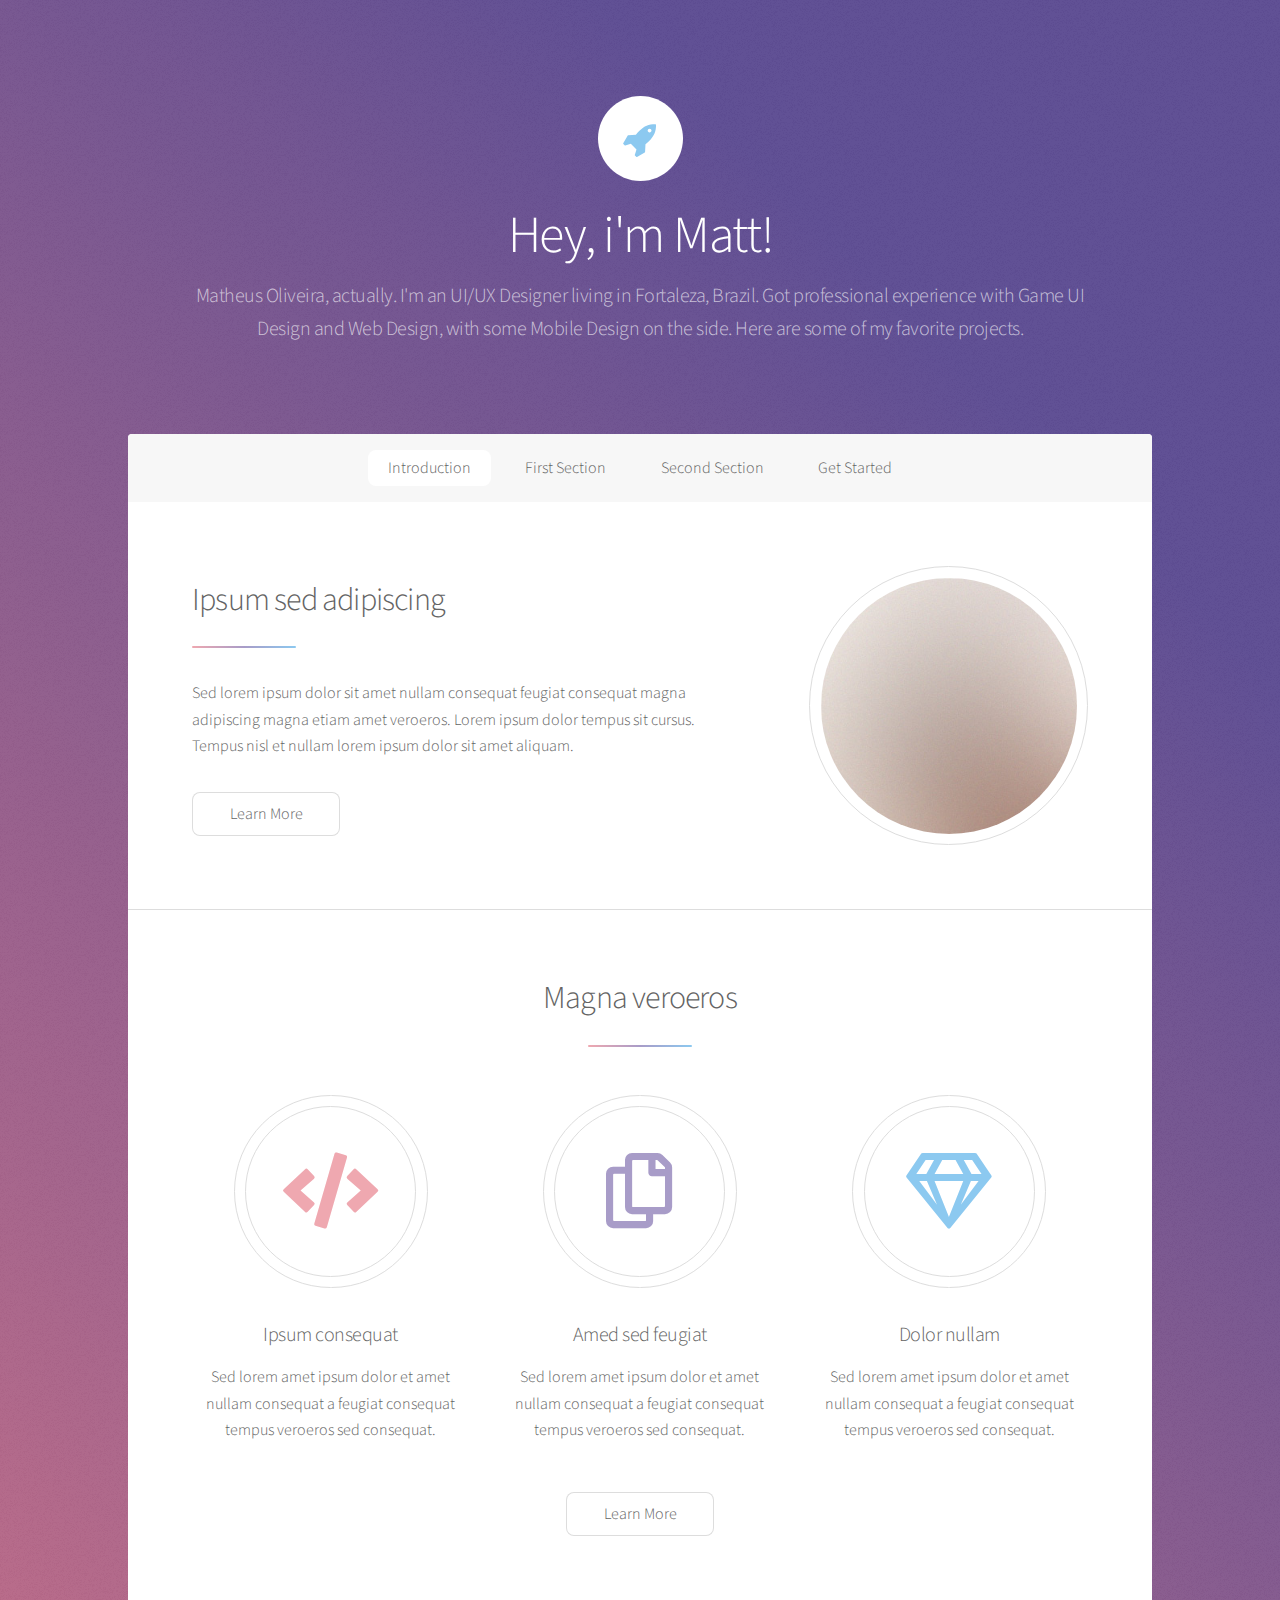
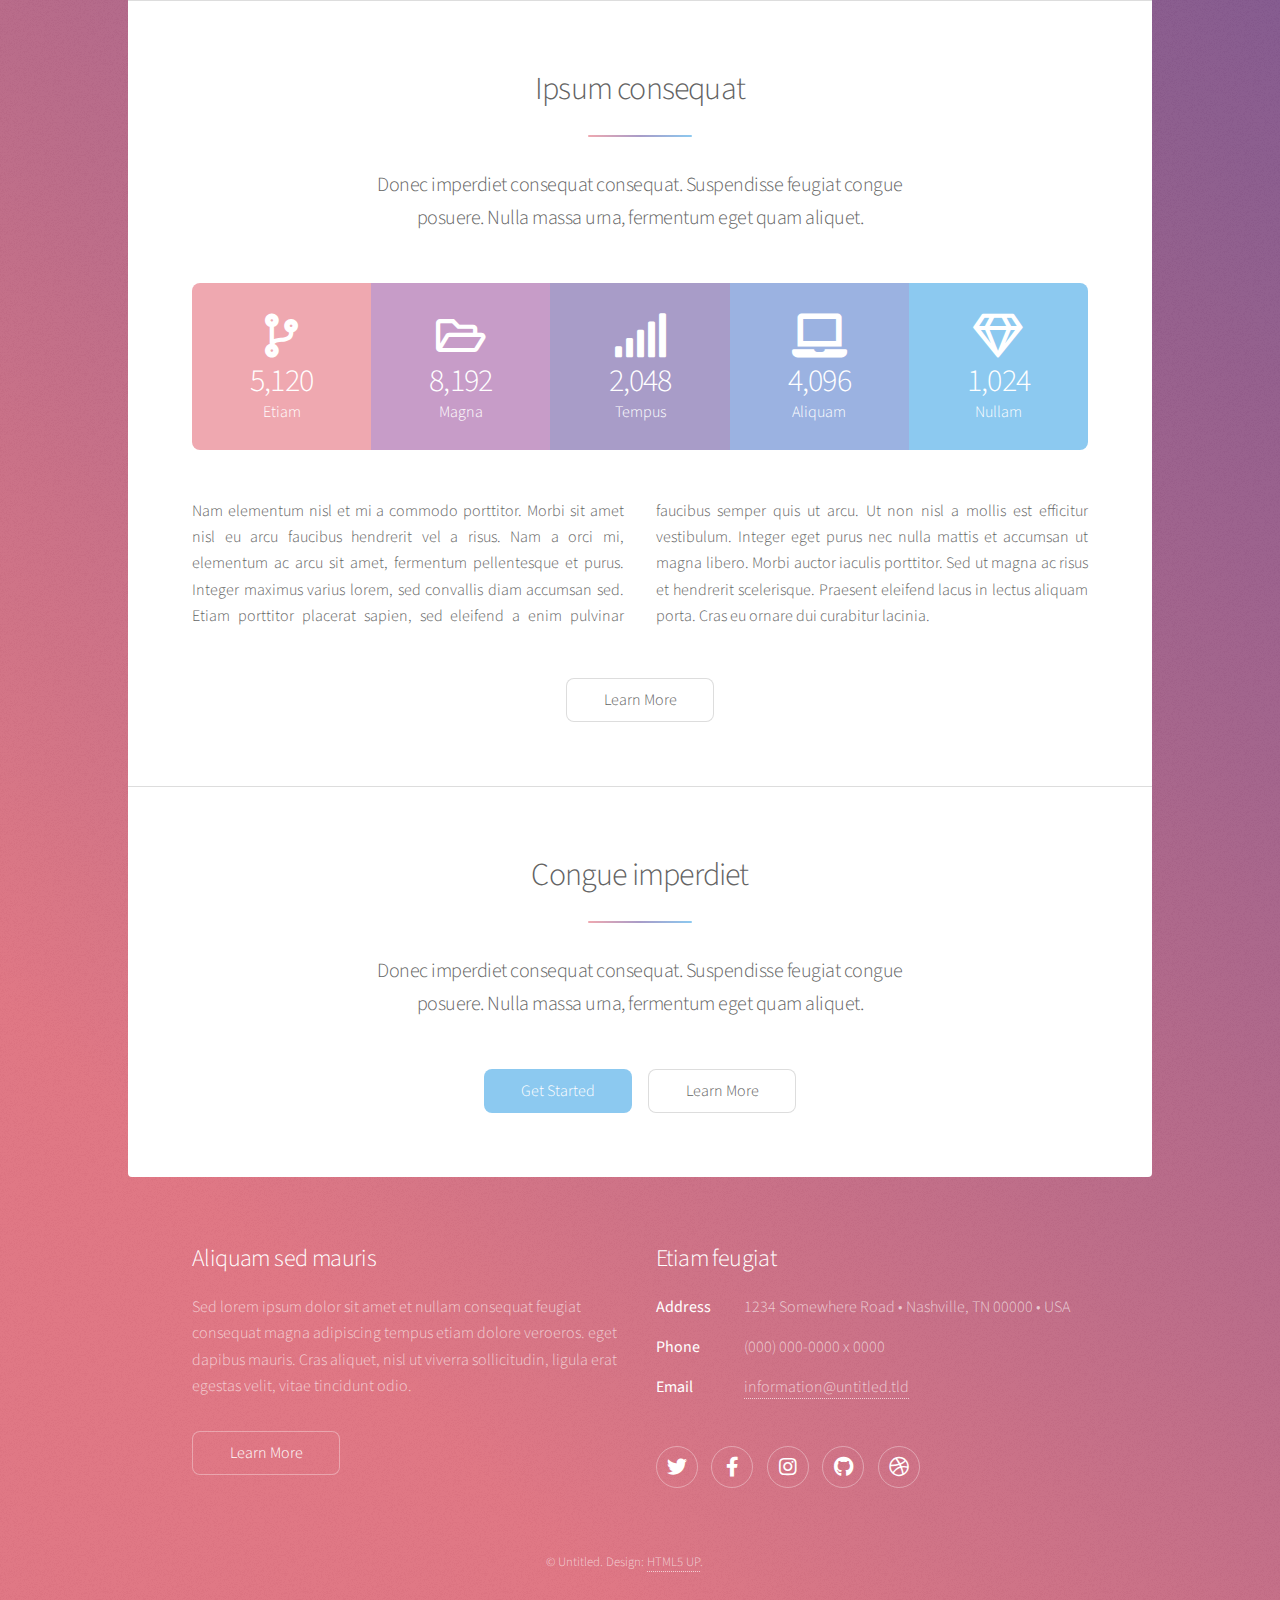
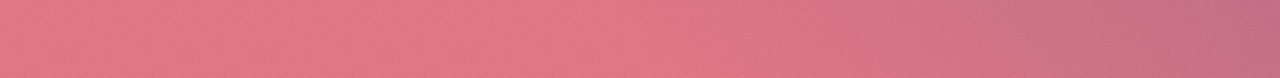
==== commit ef315db1: "Update index.html" ====
--- a/index.html
+++ b/index.html
@@ -6,7 +6,7 @@
 -->
 <html>
 	<head>
-		<title>Stellar by HTML5 UP</title>
+		<title>Mattbob</title>
 		<meta charset="utf-8" />
 		<meta name="viewport" content="width=device-width, initial-scale=1, user-scalable=no" />
 		<link rel="stylesheet" href="assets/css/main.css" />
@@ -20,9 +20,12 @@
 				<!-- Header -->
 					<header id="header" class="alt">
 						<span class="logo"><img src="images/logo.svg" alt="" /></span>
-						<h1>Stellar</h1>
-						<p>Just another free, fully responsive site template<br />
-						built by <a href="https://twitter.com/ajlkn">@ajlkn</a> for <a href="https://html5up.net">HTML5 UP</a>.</p>
+						<h1>Hey, i'm Matt!</h1>
+						<p>Matheus Oliveira, actually. I'm an UI/UX Designer living in Fortaleza, Brazil.
+
+						Got professional experience with Game UI Design and Web Design, with some Mobile Design on the side.
+
+						Here are some of my favorite projects.</p>
 					</header>
 
 				<!-- Nav -->
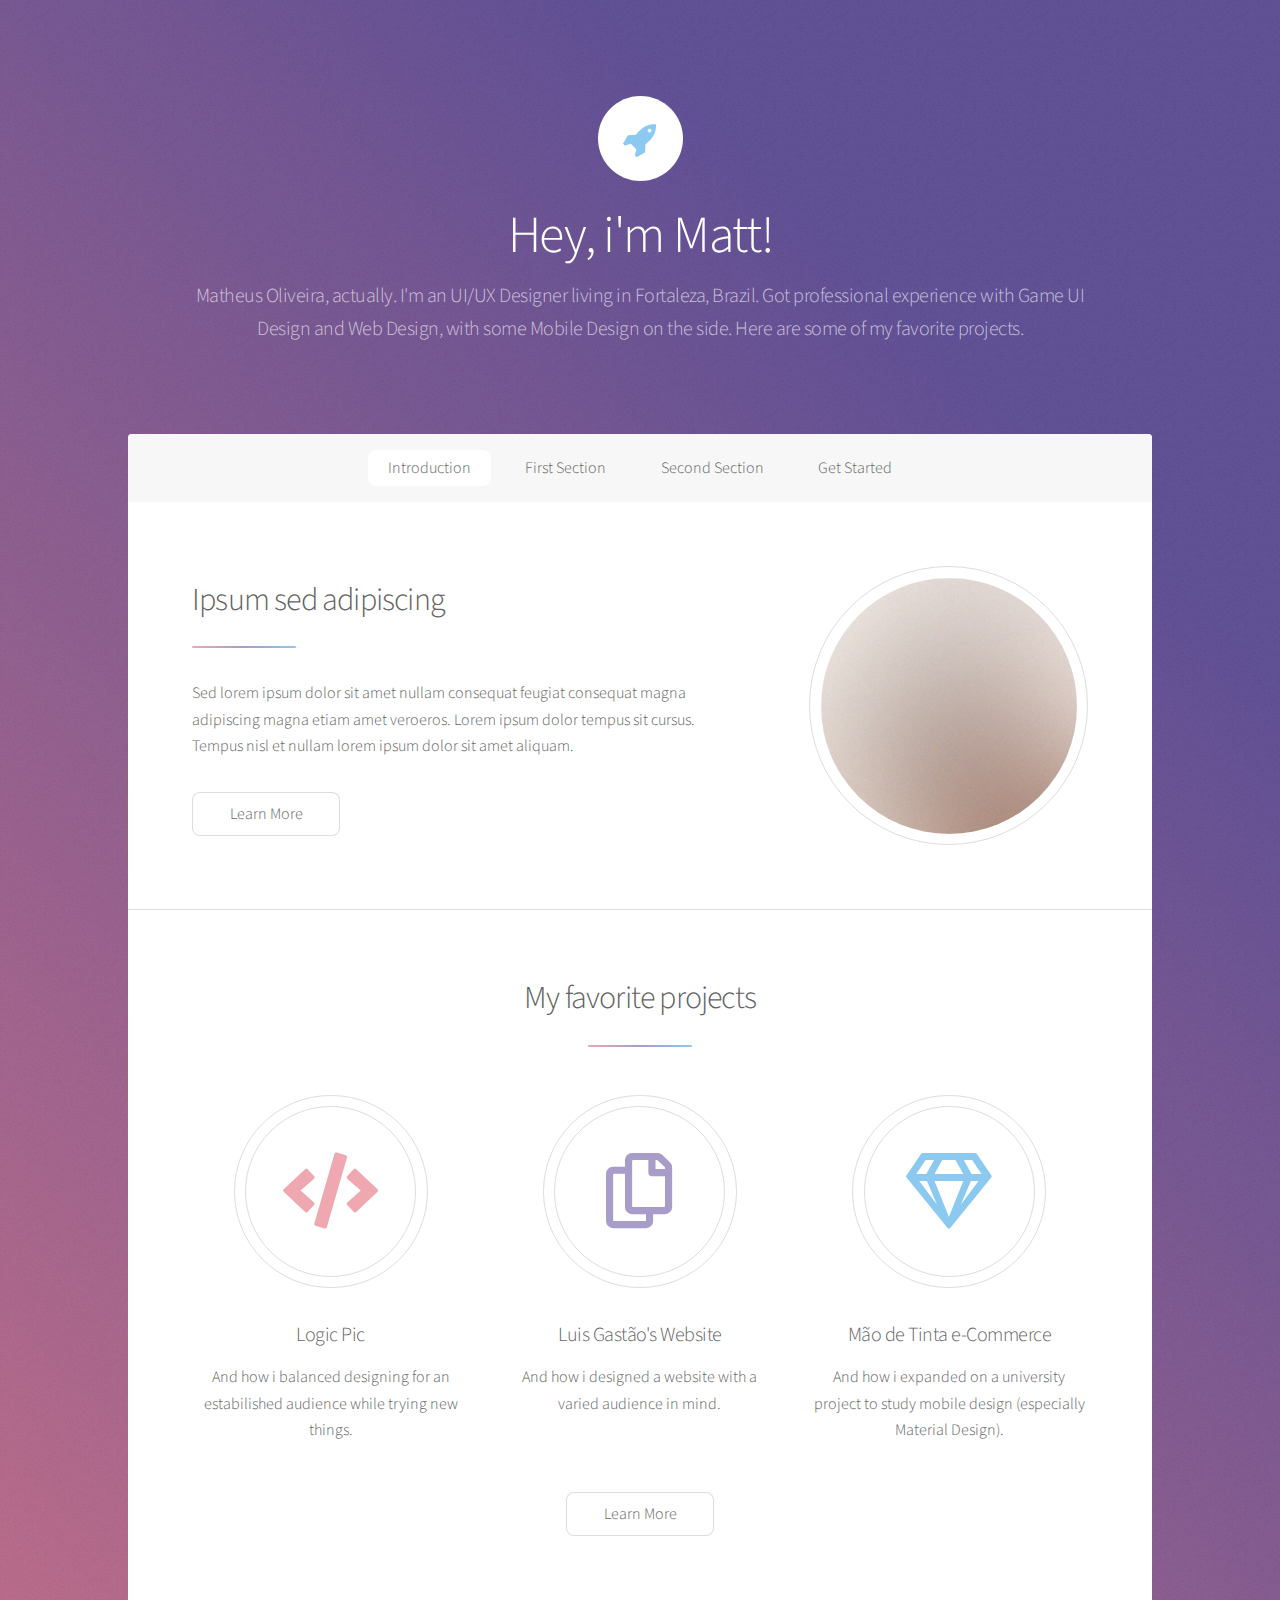
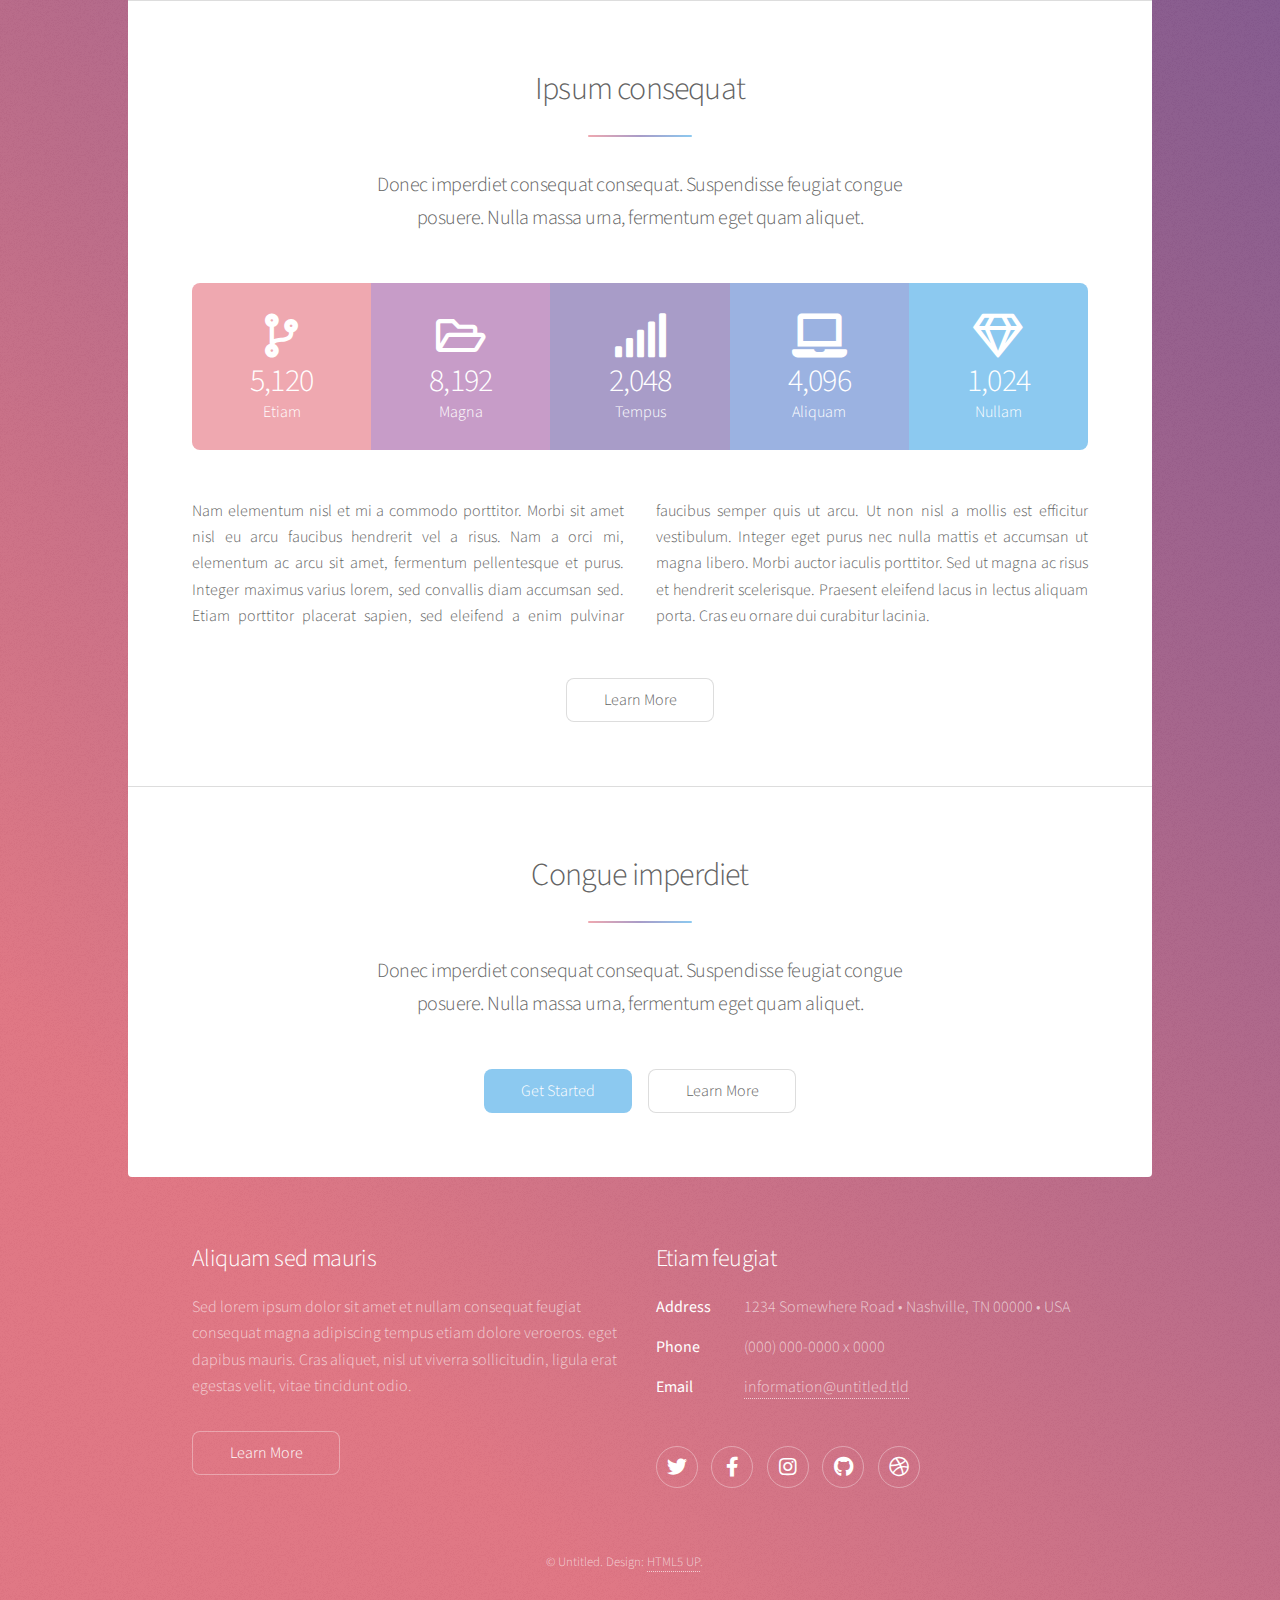
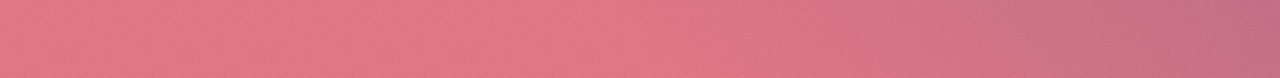
==== commit 29be3256: "Update index.html" ====
--- a/index.html
+++ b/index.html
@@ -62,23 +62,23 @@
 						<!-- First Section -->
 							<section id="first" class="main special">
 								<header class="major">
-									<h2>Magna veroeros</h2>
+									<h2>My favorite projects</h2>
 								</header>
 								<ul class="features">
 									<li>
 										<span class="icon solid major style1 fa-code"></span>
-										<h3>Ipsum consequat</h3>
-										<p>Sed lorem amet ipsum dolor et amet nullam consequat a feugiat consequat tempus veroeros sed consequat.</p>
+										<h3>Logic Pic</h3>
+										<p>And how i balanced designing for an estabilished audience while trying new things.</p>
 									</li>
 									<li>
 										<span class="icon major style3 fa-copy"></span>
-										<h3>Amed sed feugiat</h3>
-										<p>Sed lorem amet ipsum dolor et amet nullam consequat a feugiat consequat tempus veroeros sed consequat.</p>
+										<h3>Luis Gastão's Website</h3>
+										<p>And how i designed a website with a varied audience in mind.</p>
 									</li>
 									<li>
 										<span class="icon major style5 fa-gem"></span>
-										<h3>Dolor nullam</h3>
-										<p>Sed lorem amet ipsum dolor et amet nullam consequat a feugiat consequat tempus veroeros sed consequat.</p>
+										<h3>Mão de Tinta e-Commerce</h3>
+										<p>And how i expanded on a university project to study mobile design (especially Material Design).</p>
 									</li>
 								</ul>
 								<footer class="major">
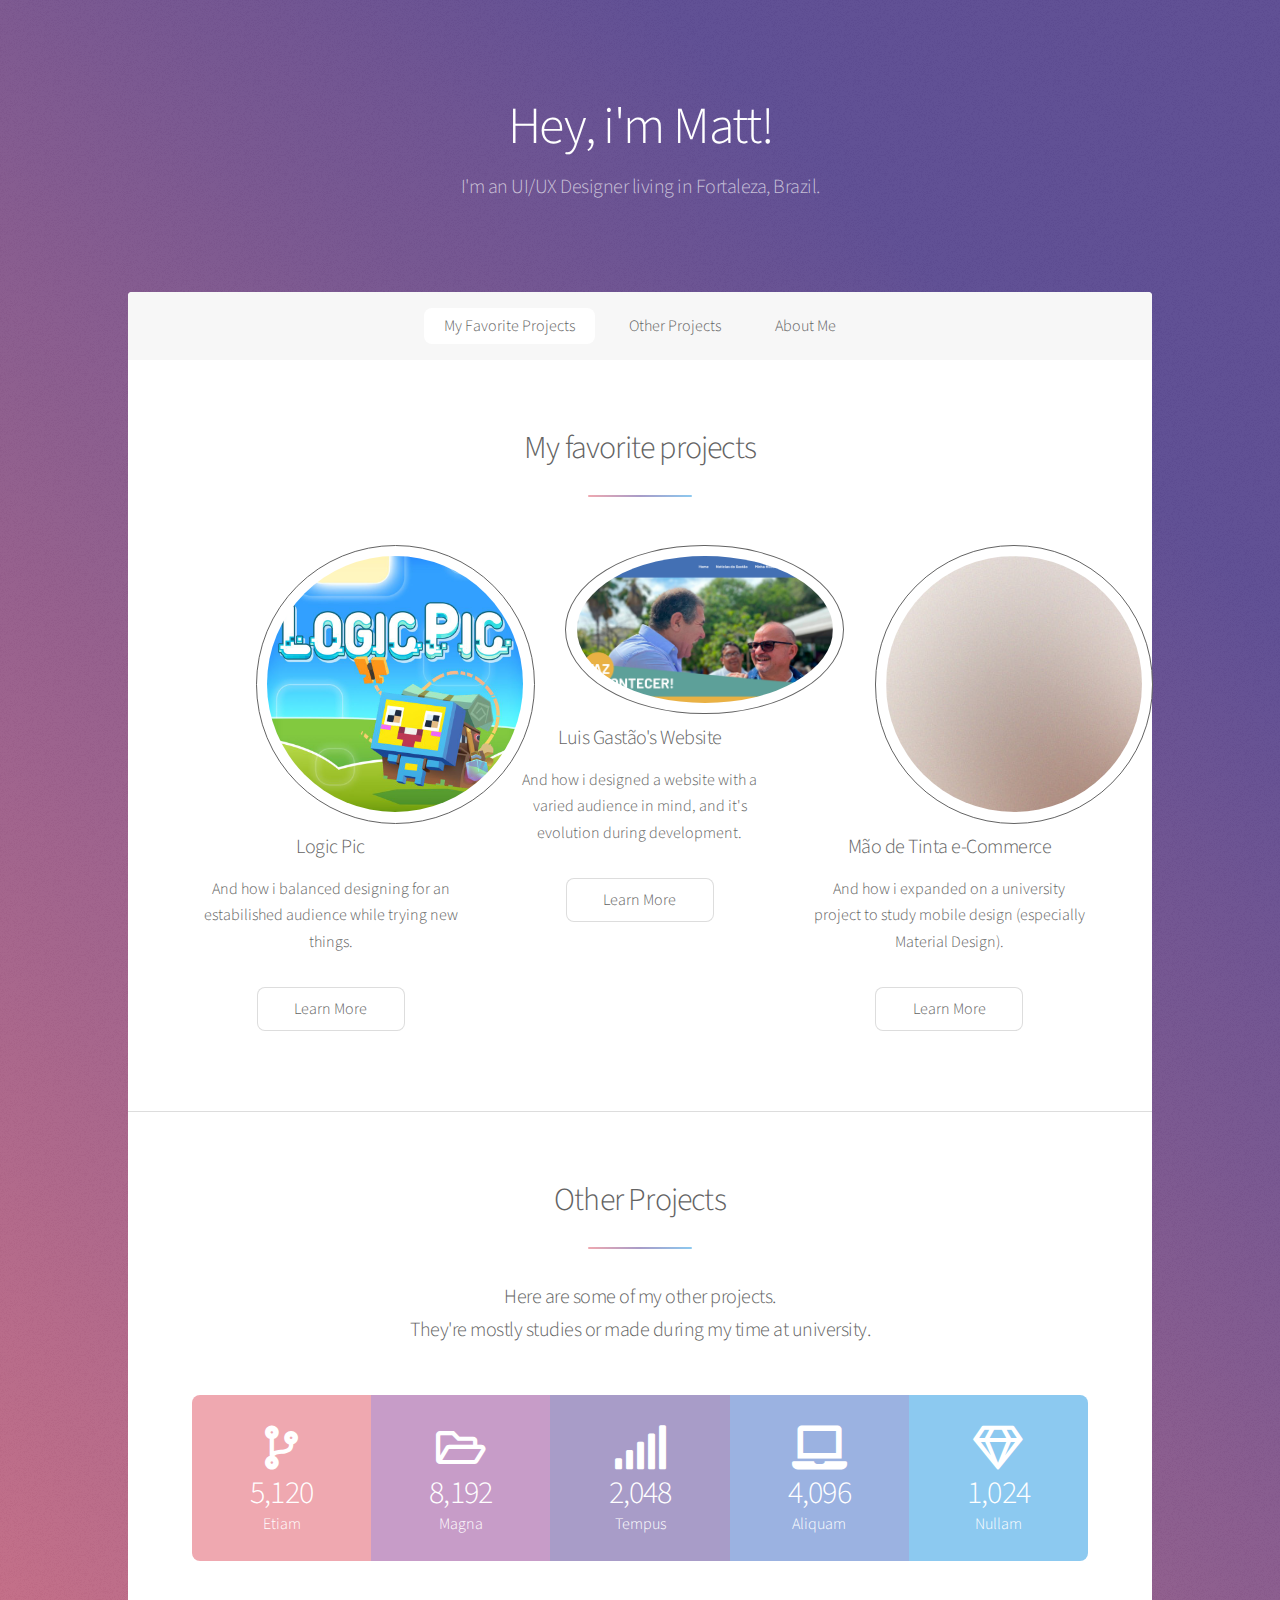
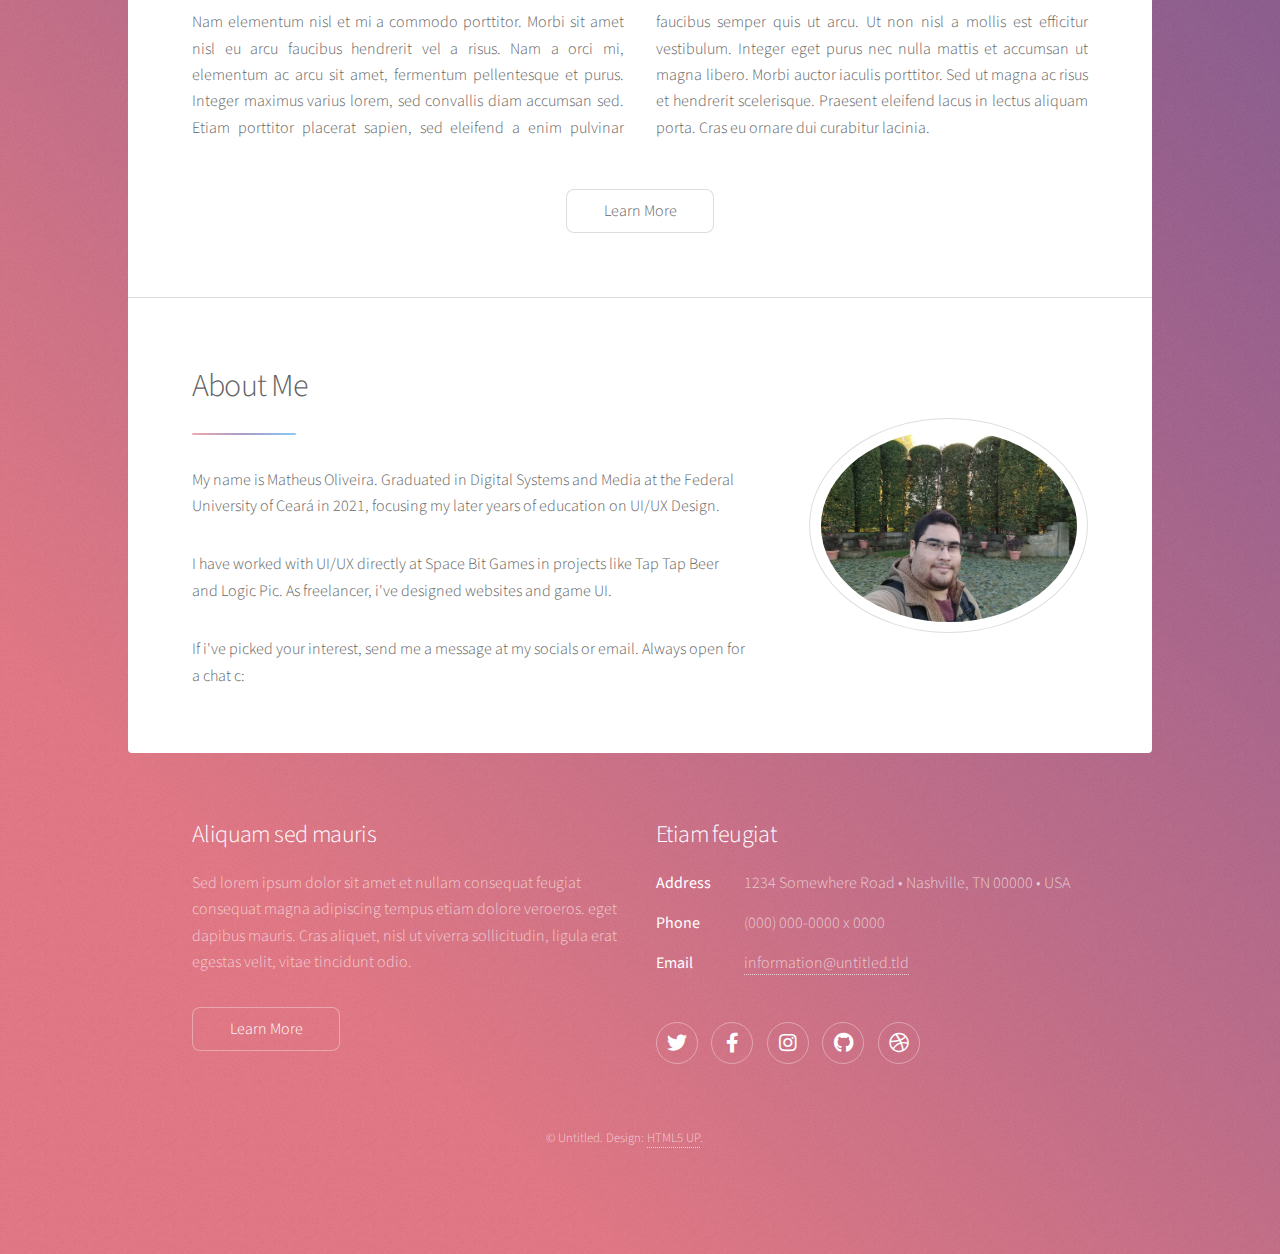
==== commit da300bb4: "update1" ====
--- a/index.html
+++ b/index.html
@@ -19,22 +19,18 @@
 
 				<!-- Header -->
 					<header id="header" class="alt">
-						<span class="logo"><img src="images/logo.svg" alt="" /></span>
+						<!-- <span class="logo"><img src="images/logo.svg" alt="" /></span> -->
 						<h1>Hey, i'm Matt!</h1>
-						<p>Matheus Oliveira, actually. I'm an UI/UX Designer living in Fortaleza, Brazil.
-
-						Got professional experience with Game UI Design and Web Design, with some Mobile Design on the side.
-
-						Here are some of my favorite projects.</p>
+						<p>I'm an UI/UX Designer living in Fortaleza, Brazil.</p>
 					</header>
 
 				<!-- Nav -->
 					<nav id="nav">
 						<ul>
-							<li><a href="#intro" class="active">Introduction</a></li>
-							<li><a href="#first">First Section</a></li>
-							<li><a href="#second">Second Section</a></li>
-							<li><a href="#cta">Get Started</a></li>
+							<!-- <li><a href="#intro" class="active">Introduction</a></li> -->
+							<li><a href="#first">My Favorite Projects</a></li>
+							<li><a href="#second">Other Projects</a></li>
+							<li><a href="#about">About Me</a></li>
 						</ul>
 					</nav>
 
@@ -42,7 +38,7 @@
 					<div id="main">
 
 						<!-- Introduction -->
-							<section id="intro" class="main">
+							<!-- <section id="intro" class="main">
 								<div class="spotlight">
 									<div class="content">
 										<header class="major">
@@ -57,7 +53,7 @@
 									</div>
 									<span class="image"><img src="images/pic01.jpg" alt="" /></span>
 								</div>
-							</section>
+							</section> -->
 
 						<!-- First Section -->
 							<section id="first" class="main special">
@@ -66,34 +62,40 @@
 								</header>
 								<ul class="features">
 									<li>
-										<span class="icon solid major style1 fa-code"></span>
+										<!-- <span class="icon solid major style1 fa-code"></span> -->
+										<span class="image"><img src="images/logicpic.jpg" alt="" /></span>
 										<h3>Logic Pic</h3>
 										<p>And how i balanced designing for an estabilished audience while trying new things.</p>
+										<a href="generic.html" class="button">Learn More</a>
 									</li>
 									<li>
-										<span class="icon major style3 fa-copy"></span>
+										<!-- <span class="icon major style3 fa-copy"></span> -->
+										<span class="image"><img src="images/luiz.jpeg" alt="" /></span>
 										<h3>Luis Gastão's Website</h3>
-										<p>And how i designed a website with a varied audience in mind.</p>
+										<p>And how i designed a website with a varied audience in mind, and it's evolution during development.</p>
+										<a href="generic.html" class="button">Learn More</a>
 									</li>
 									<li>
-										<span class="icon major style5 fa-gem"></span>
+										<!-- <span class="icon major style5 fa-gem"></span> -->
+										<span class="image"><img src="images/pic01.jpg" alt="" /></span>
 										<h3>Mão de Tinta e-Commerce</h3>
 										<p>And how i expanded on a university project to study mobile design (especially Material Design).</p>
+										<a href="generic.html" class="button">Learn More</a>
 									</li>
 								</ul>
-								<footer class="major">
+<!-- 								<footer class="major">
 									<ul class="actions special">
 										<li><a href="generic.html" class="button">Learn More</a></li>
 									</ul>
-								</footer>
+								</footer> -->
 							</section>
 
 						<!-- Second Section -->
 							<section id="second" class="main special">
 								<header class="major">
-									<h2>Ipsum consequat</h2>
-									<p>Donec imperdiet consequat consequat. Suspendisse feugiat congue<br />
-									posuere. Nulla massa urna, fermentum eget quam aliquet.</p>
+									<h2>Other Projects</h2>
+									<p>Here are some of my other projects. <br>
+									They're mostly studies or made during my time at university.</p>
 								</header>
 								<ul class="statistics">
 									<li class="style1">
@@ -125,8 +127,29 @@
 								</footer>
 							</section>
 
+						<!-- About -->	
+
+							<section id="about" class="main">
+								<div class="spotlight">
+									<div class="content">
+										<header class="major">
+											<h2>About Me</h2>
+										</header>
+										<p>My name is Matheus Oliveira. Graduated in Digital Systems and Media at the Federal University of Ceará in 2021, focusing my later years of education on UI/UX Design.</p>
+
+										<p>I have worked with UI/UX directly at Space Bit Games in projects like Tap Tap Beer and Logic Pic. As freelancer, i've designed websites and game UI.</p>
+
+										<p>If i've picked your interest, send me a message at my socials or email. Always open for a chat c:</p>
+										<!-- <ul class="actions">
+											<li><a href="generic.html" class="button">Learn More</a></li>
+										</ul> -->
+									</div>
+									<span class="image"><img src="images/me.jpg" alt="" /></span>
+								</div>
+							</section>
+
 						<!-- Get Started -->
-							<section id="cta" class="main special">
+							<!-- <section id="cta" class="main special">
 								<header class="major">
 									<h2>Congue imperdiet</h2>
 									<p>Donec imperdiet consequat consequat. Suspendisse feugiat congue<br />
@@ -138,7 +161,7 @@
 										<li><a href="generic.html" class="button">Learn More</a></li>
 									</ul>
 								</footer>
-							</section>
+							</section> -->
 
 					</div>
 
--- a/assets/css/main.css
+++ b/assets/css/main.css
@@ -2640,6 +2640,7 @@
 		margin-bottom: 3em;
 	}
 
+
 		header.major h2 {
 			font-size: 2em;
 		}
@@ -2813,12 +2814,28 @@
 		list-style: none;
 	}
 
+
+
 		.features li {
 			width: calc(33.33333% - 2em);
 			margin-left: 2em;
 			margin-top: 3em;
 			padding: 0;
 		}
+
+			.features li .image {
+				display: inline-block;
+				margin-left: 4em;
+				padding: 0.65em;
+				border-radius: 100%;
+				border: solid 1px;
+			}
+
+				.features li .image img {
+					display: block;
+					border-radius: 100%;
+					width: 16em;
+				}
 
 			.features li:nth-child(1), .features li:nth-child(2), .features li:nth-child(3) {
 				margin-top: 0;
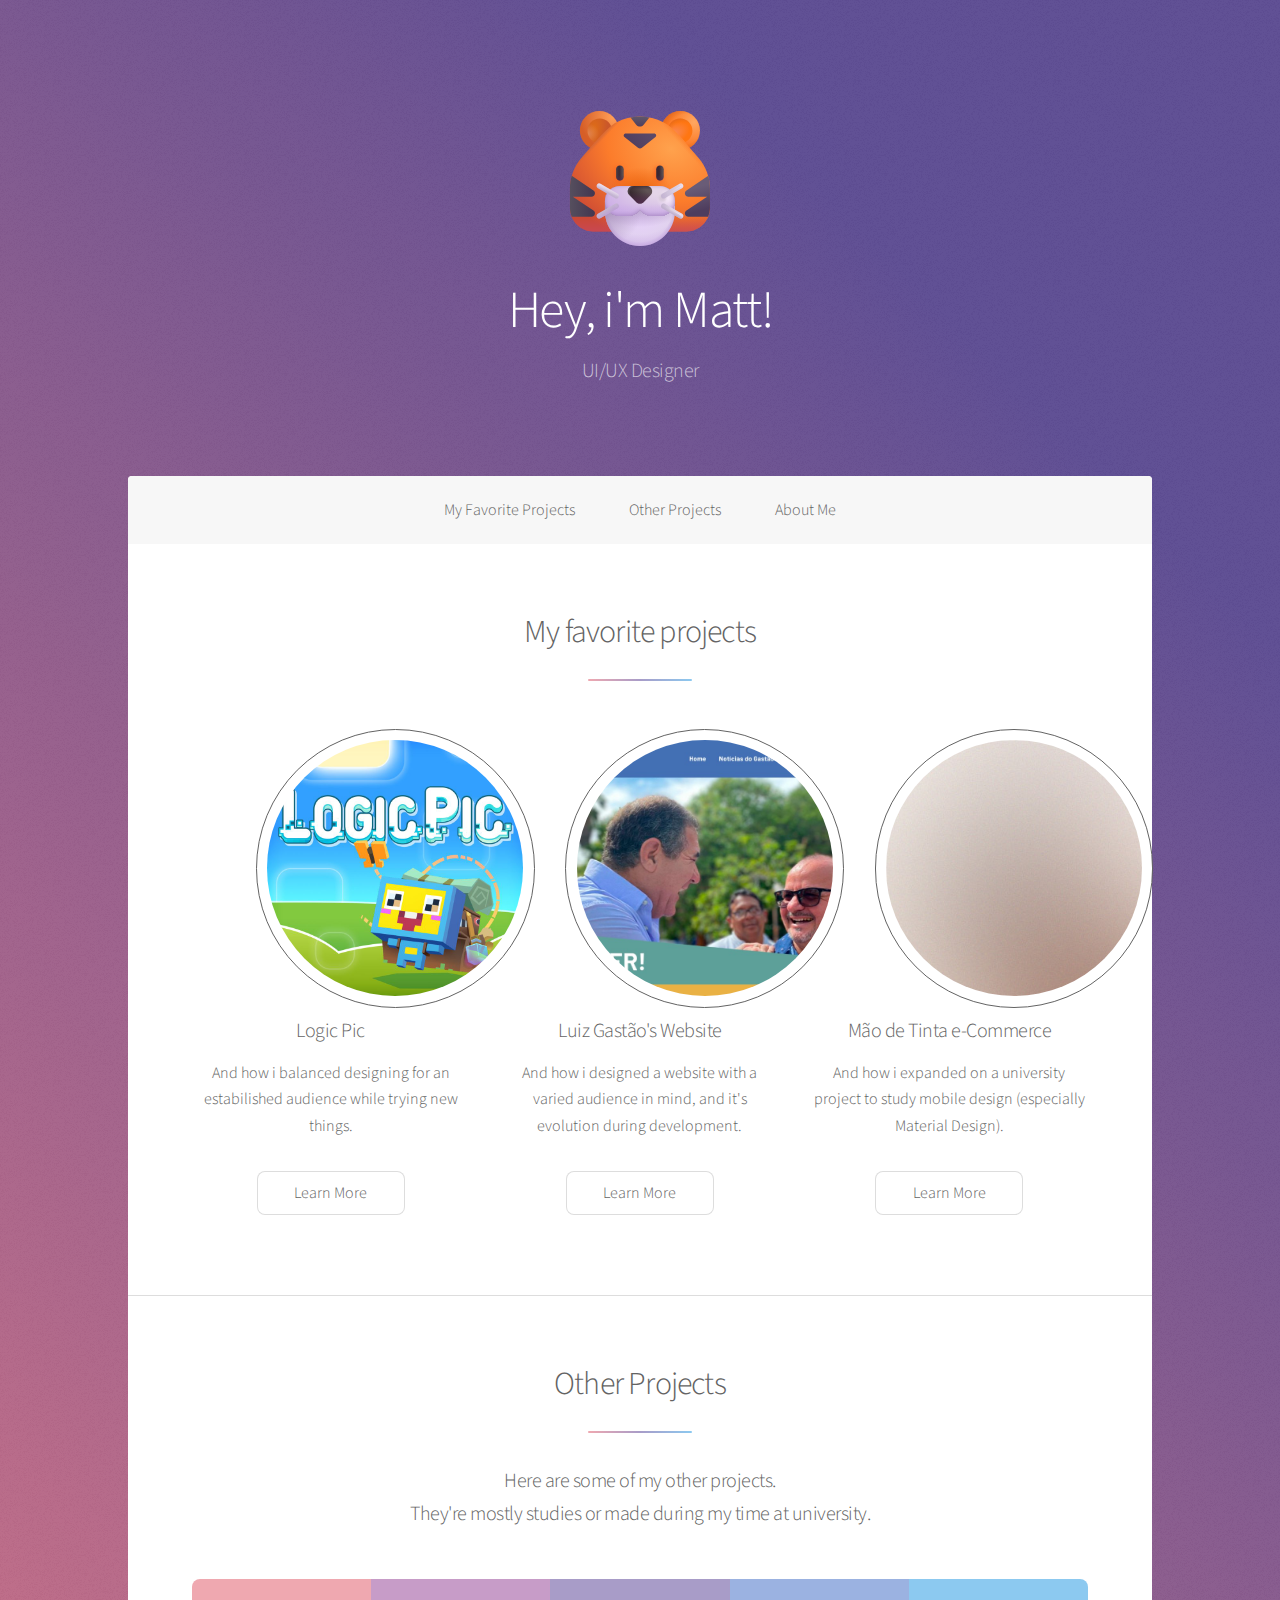
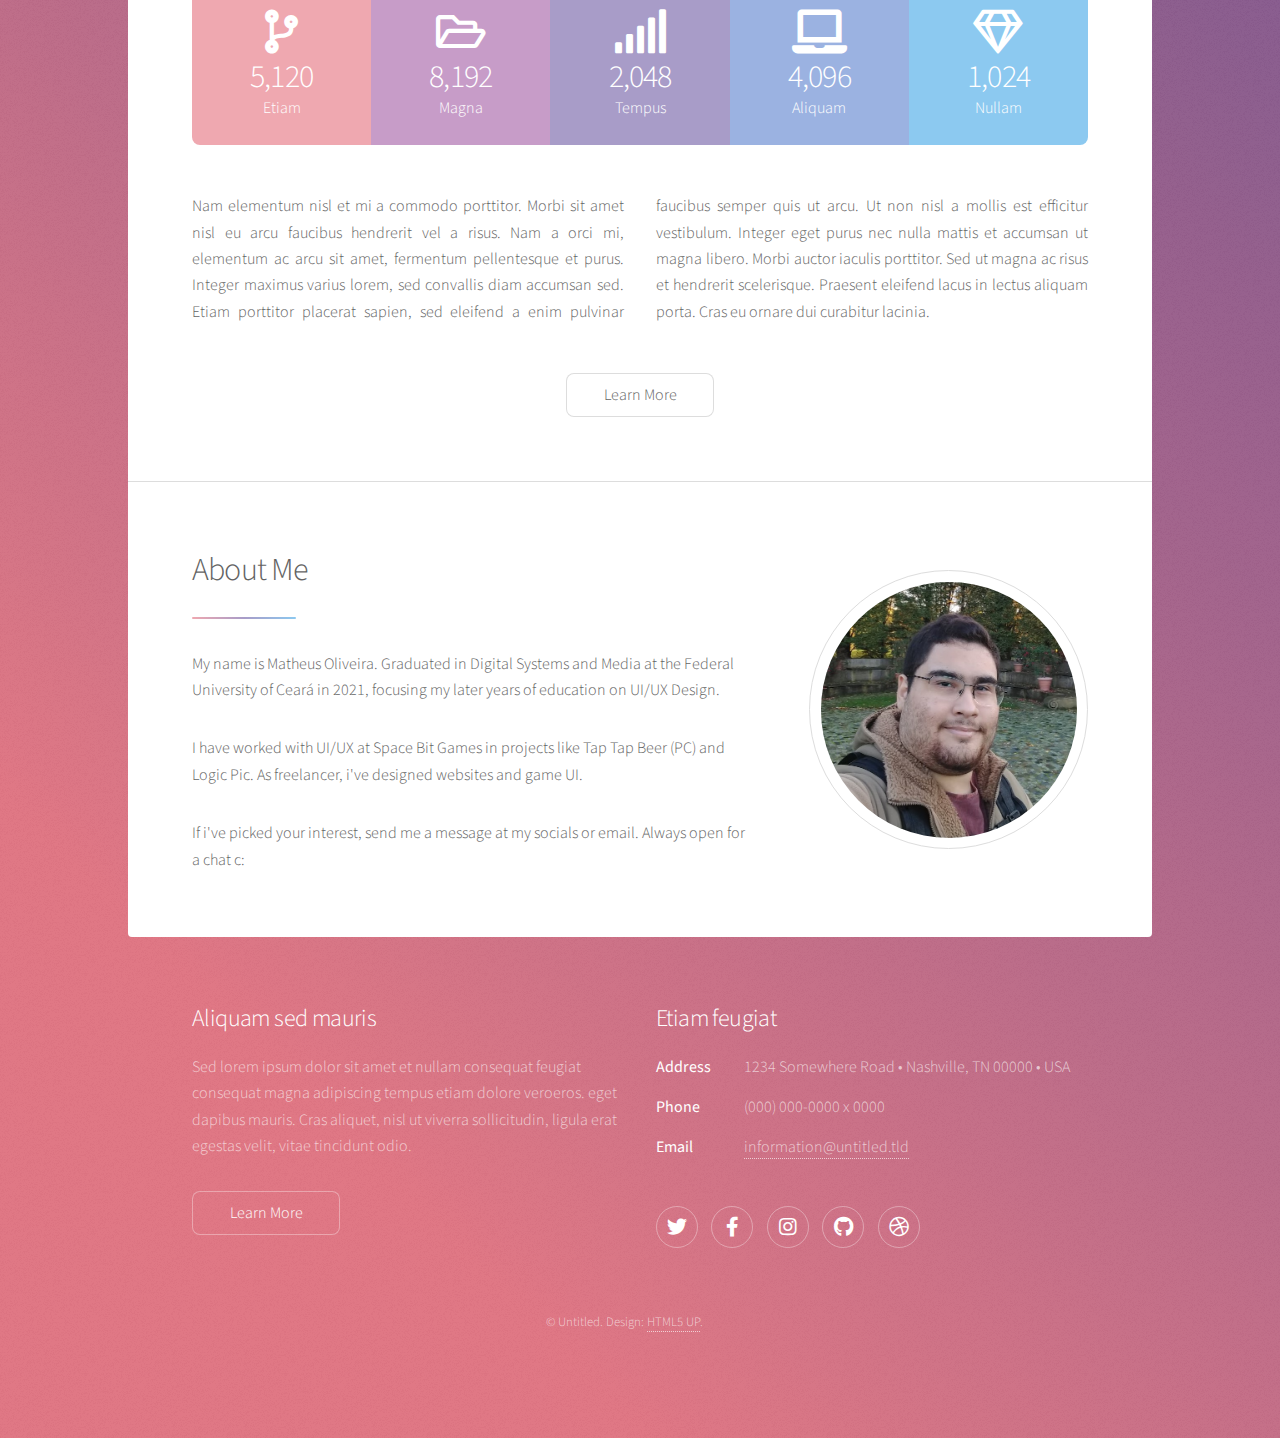
==== commit 2386e656: "Update2" ====
--- a/index.html
+++ b/index.html
@@ -19,9 +19,9 @@
 
 				<!-- Header -->
 					<header id="header" class="alt">
-						<!-- <span class="logo"><img src="images/logo.svg" alt="" /></span> -->
+						<span class="logo"><img src="images/tiger.svg" alt="" /></span>
 						<h1>Hey, i'm Matt!</h1>
-						<p>I'm an UI/UX Designer living in Fortaleza, Brazil.</p>
+						<p>UI/UX Designer</p>
 					</header>
 
 				<!-- Nav -->
@@ -71,7 +71,7 @@
 									<li>
 										<!-- <span class="icon major style3 fa-copy"></span> -->
 										<span class="image"><img src="images/luiz.jpeg" alt="" /></span>
-										<h3>Luis Gastão's Website</h3>
+										<h3>Luiz Gastão's Website</h3>
 										<p>And how i designed a website with a varied audience in mind, and it's evolution during development.</p>
 										<a href="generic.html" class="button">Learn More</a>
 									</li>
@@ -137,7 +137,7 @@
 										</header>
 										<p>My name is Matheus Oliveira. Graduated in Digital Systems and Media at the Federal University of Ceará in 2021, focusing my later years of education on UI/UX Design.</p>
 
-										<p>I have worked with UI/UX directly at Space Bit Games in projects like Tap Tap Beer and Logic Pic. As freelancer, i've designed websites and game UI.</p>
+										<p>I have worked with UI/UX at Space Bit Games in projects like Tap Tap Beer (PC) and Logic Pic. As freelancer, i've designed websites and game UI.</p>
 
 										<p>If i've picked your interest, send me a message at my socials or email. Always open for a chat c:</p>
 										<!-- <ul class="actions">
--- a/assets/css/main.css
+++ b/assets/css/main.css
@@ -3139,6 +3139,7 @@
 					display: block;
 					margin: 0 auto;
 					max-width: 75%;
+					width: 10em;
 				}
 
 		@media screen and (max-width: 1280px) {
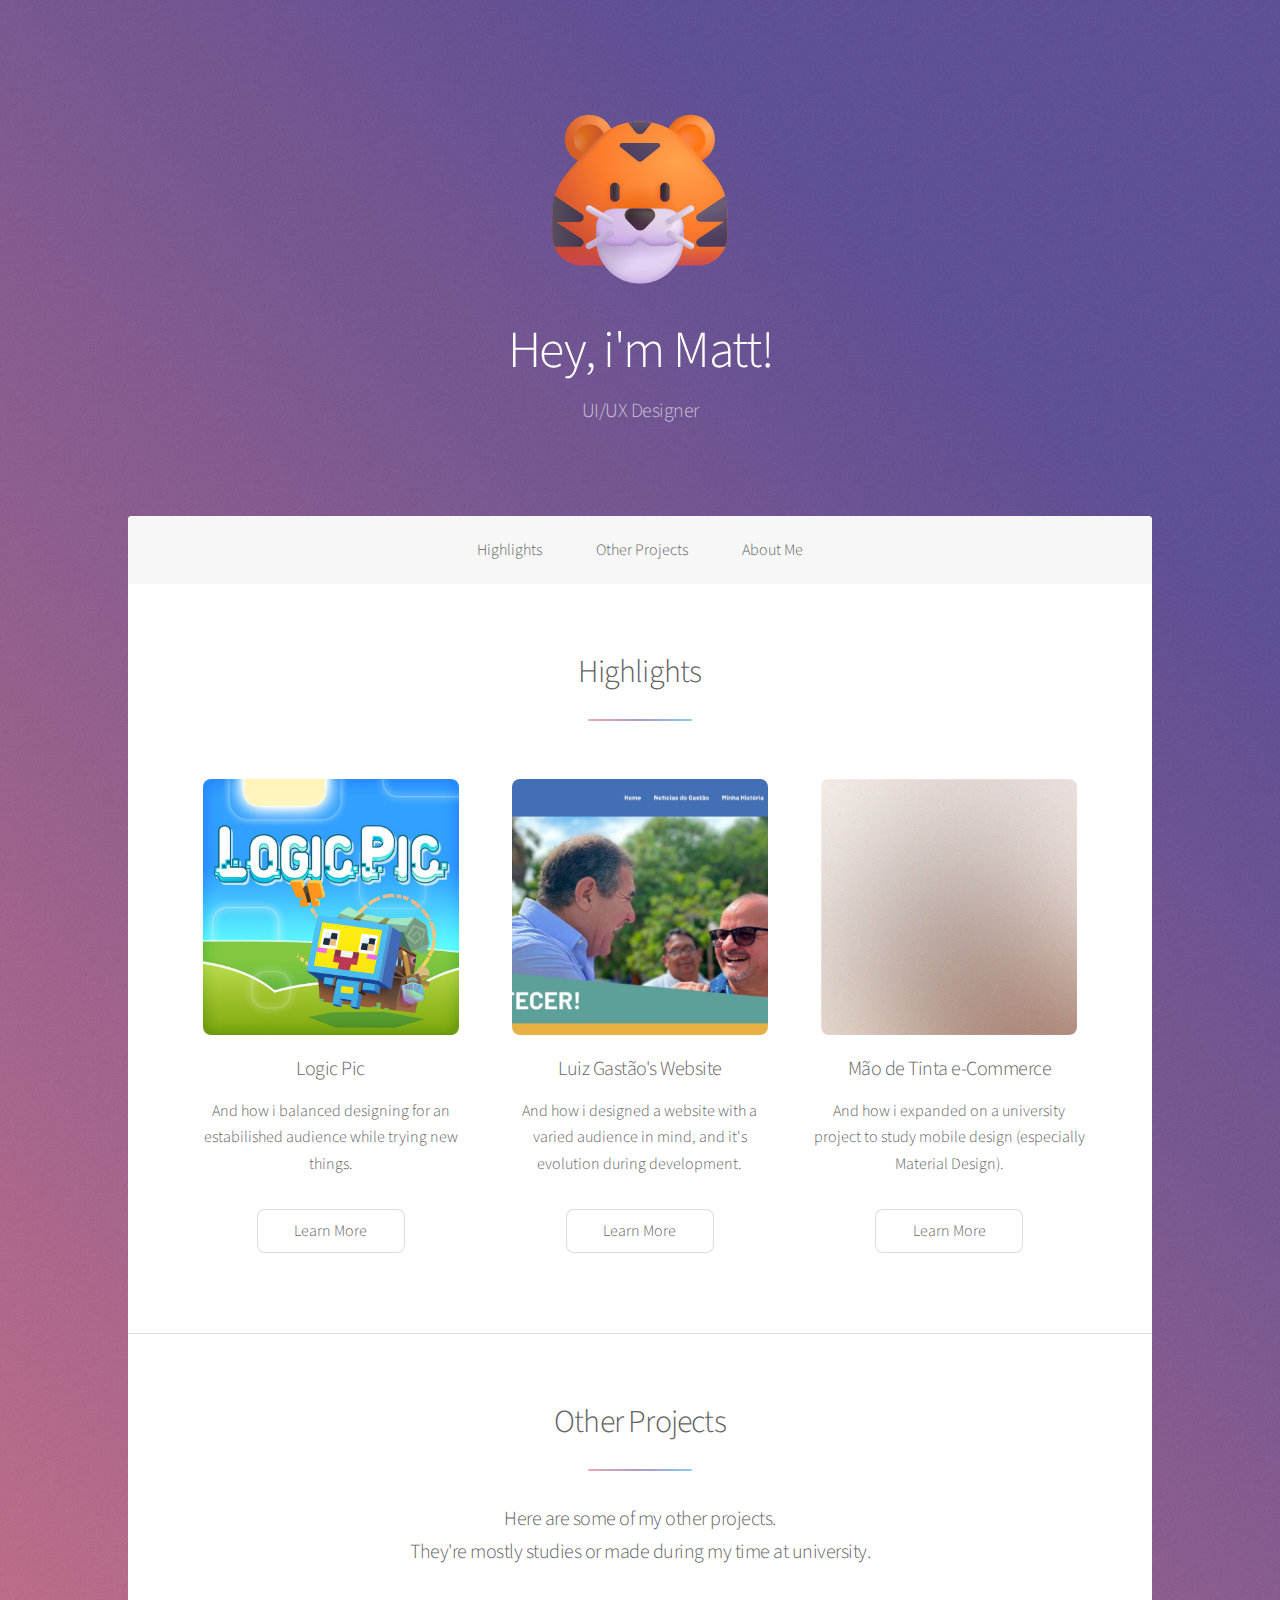
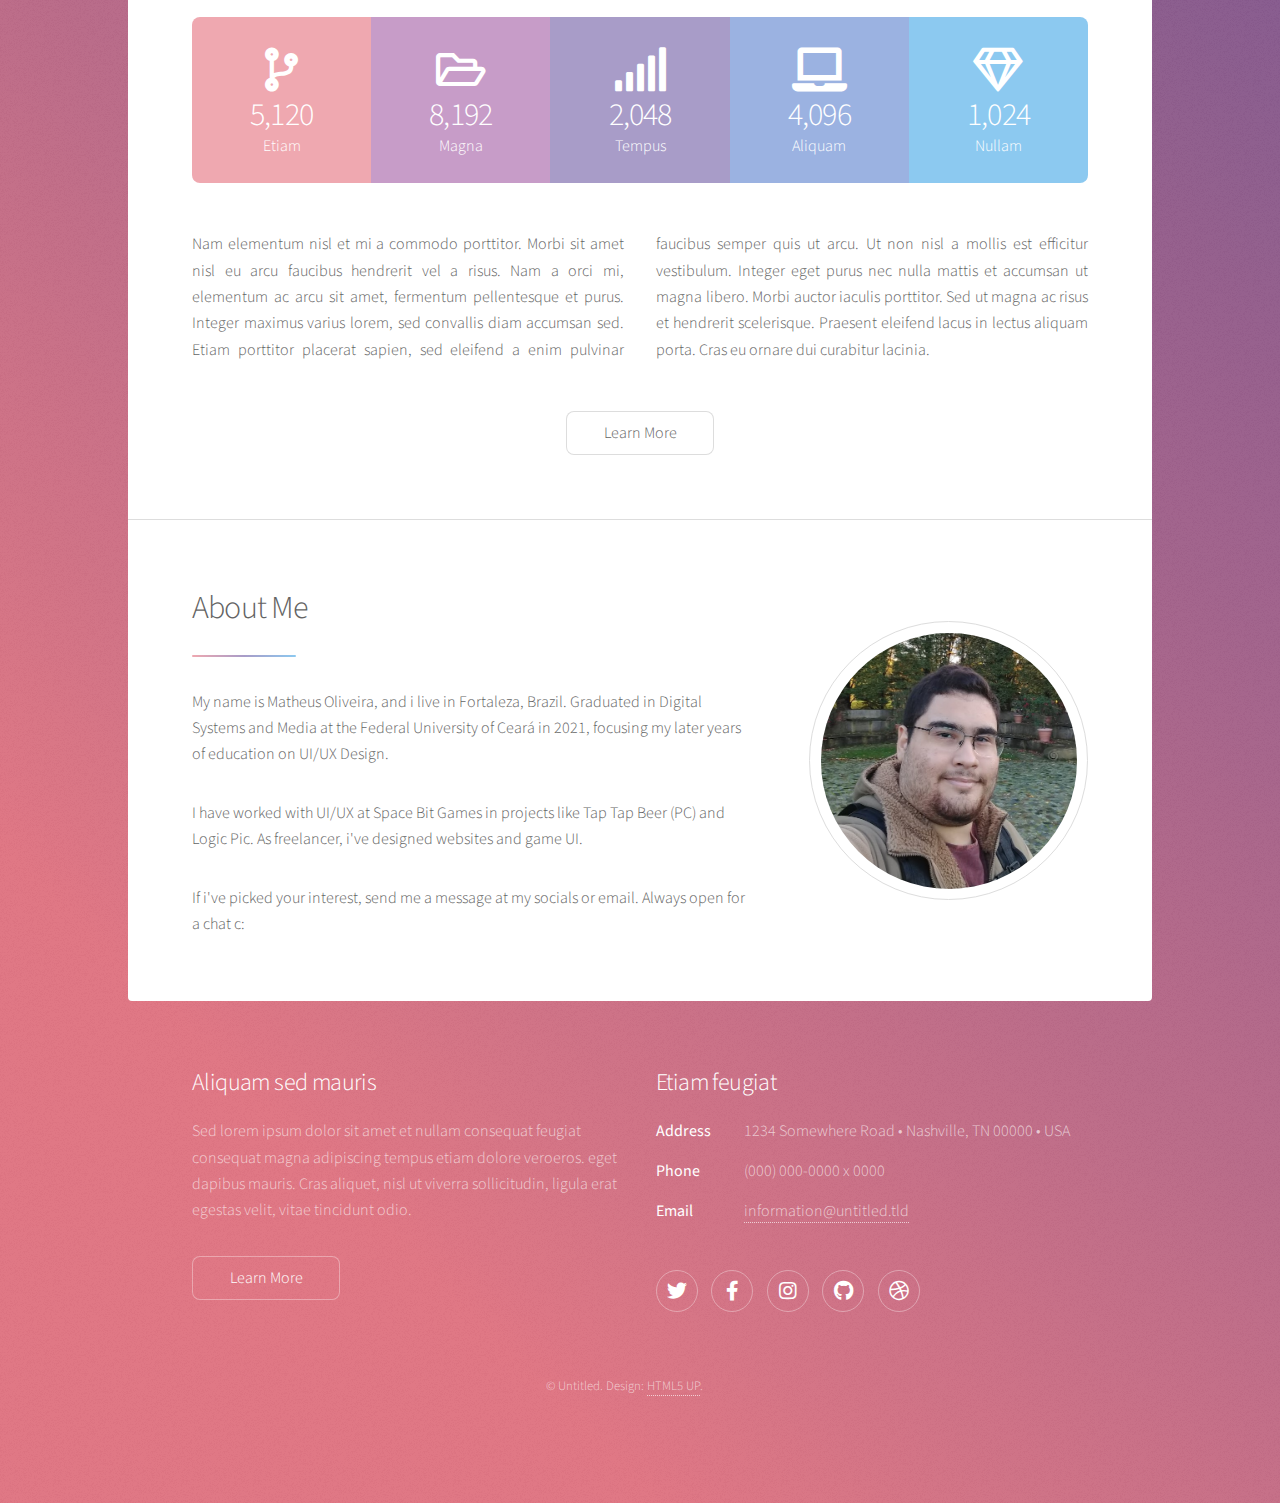
==== commit a05c4ae9: "update3" ====
--- a/index.html
+++ b/index.html
@@ -28,7 +28,7 @@
 					<nav id="nav">
 						<ul>
 							<!-- <li><a href="#intro" class="active">Introduction</a></li> -->
-							<li><a href="#first">My Favorite Projects</a></li>
+							<li><a href="#first">Highlights</a></li>
 							<li><a href="#second">Other Projects</a></li>
 							<li><a href="#about">About Me</a></li>
 						</ul>
@@ -58,7 +58,7 @@
 						<!-- First Section -->
 							<section id="first" class="main special">
 								<header class="major">
-									<h2>My favorite projects</h2>
+									<h2>Highlights</h2>
 								</header>
 								<ul class="features">
 									<li>
@@ -135,7 +135,7 @@
 										<header class="major">
 											<h2>About Me</h2>
 										</header>
-										<p>My name is Matheus Oliveira. Graduated in Digital Systems and Media at the Federal University of Ceará in 2021, focusing my later years of education on UI/UX Design.</p>
+										<p>My name is Matheus Oliveira, and i live in Fortaleza, Brazil. Graduated in Digital Systems and Media at the Federal University of Ceará in 2021, focusing my later years of education on UI/UX Design.</p>
 
 										<p>I have worked with UI/UX at Space Bit Games in projects like Tap Tap Beer (PC) and Logic Pic. As freelancer, i've designed websites and game UI.</p>
 
--- a/assets/css/main.css
+++ b/assets/css/main.css
@@ -2825,15 +2825,15 @@
 
 			.features li .image {
 				display: inline-block;
-				margin-left: 4em;
+/*				margin-left: 4em;*/
 				padding: 0.65em;
-				border-radius: 100%;
-				border: solid 1px;
+/*				border-radius: 80%;*/
+/*				border: solid 1px;*/
 			}
 
 				.features li .image img {
 					display: block;
-					border-radius: 100%;
+/*					border-radius: 80%;*/
 					width: 16em;
 				}
 
@@ -3138,8 +3138,8 @@
 				#header.alt .logo img {
 					display: block;
 					margin: 0 auto;
-					max-width: 75%;
-					width: 10em;
+					max-width: 200px;
+					width: 50%;
 				}
 
 		@media screen and (max-width: 1280px) {
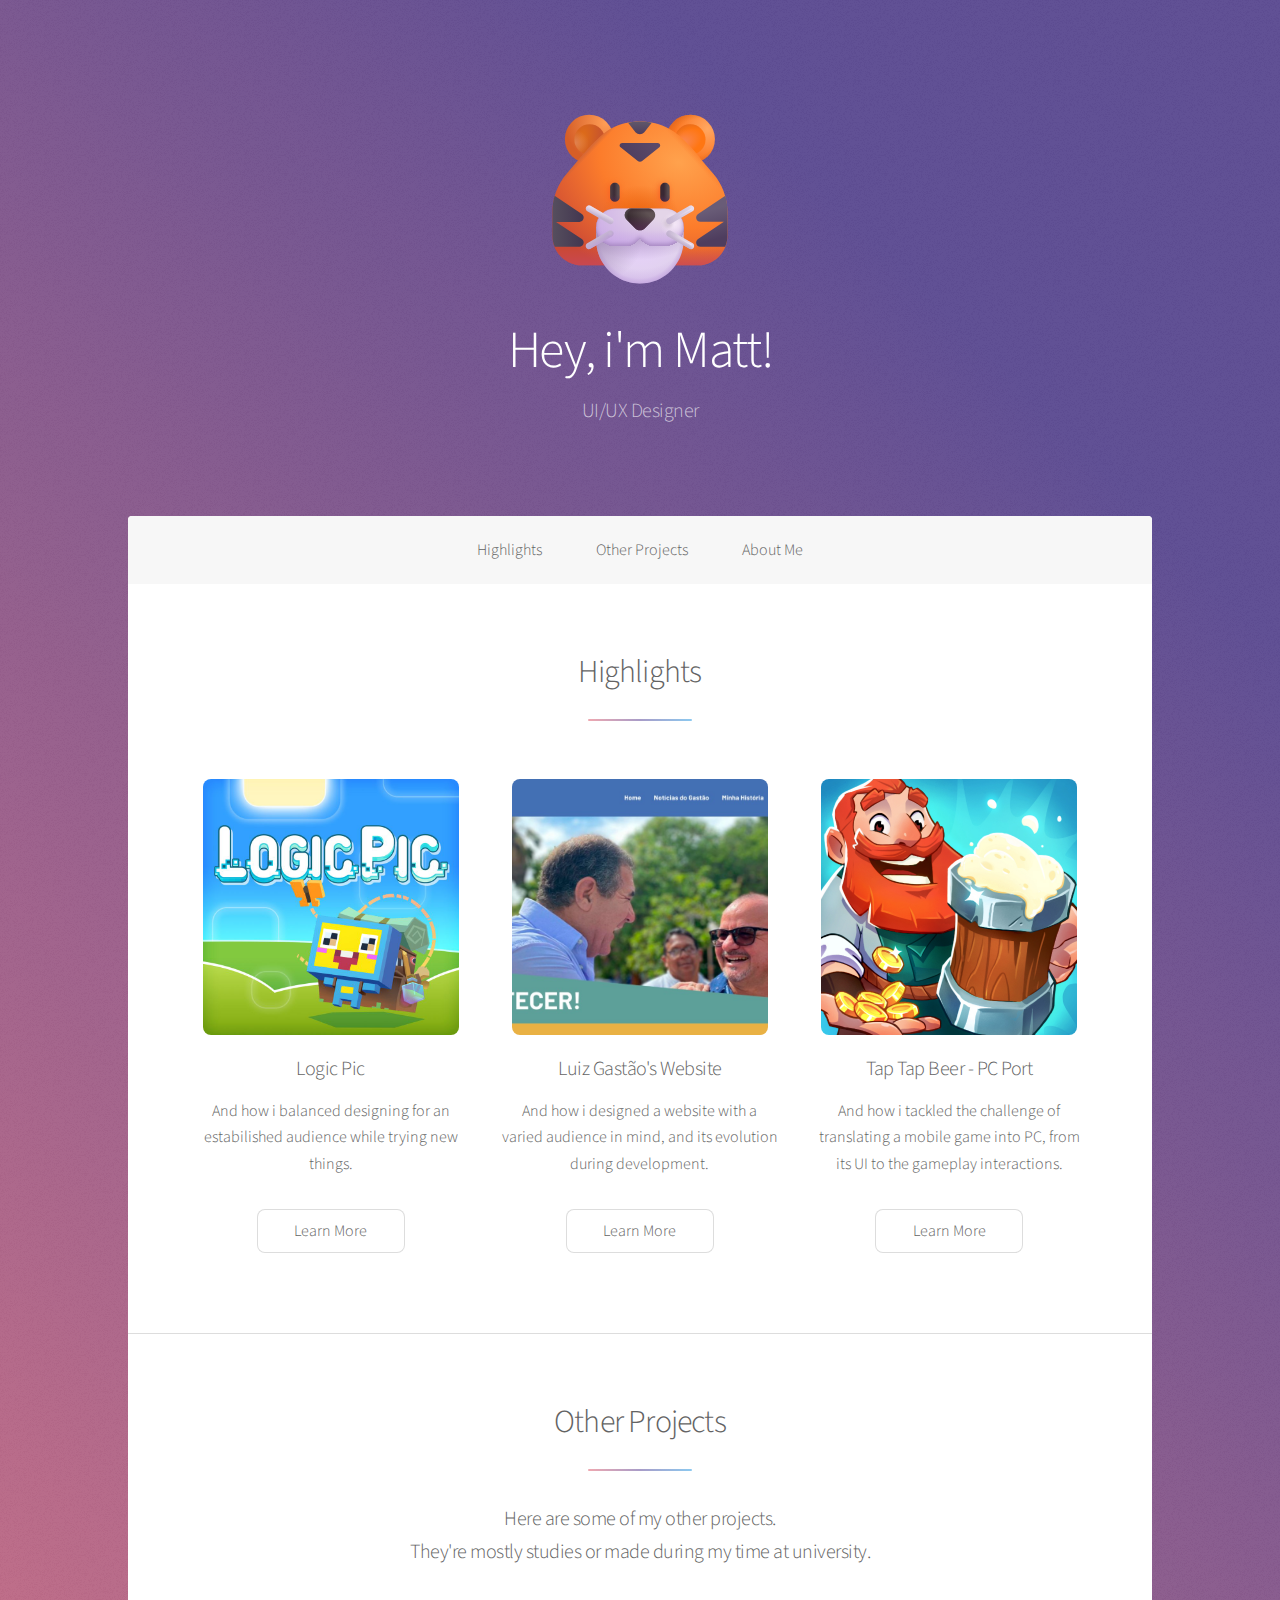
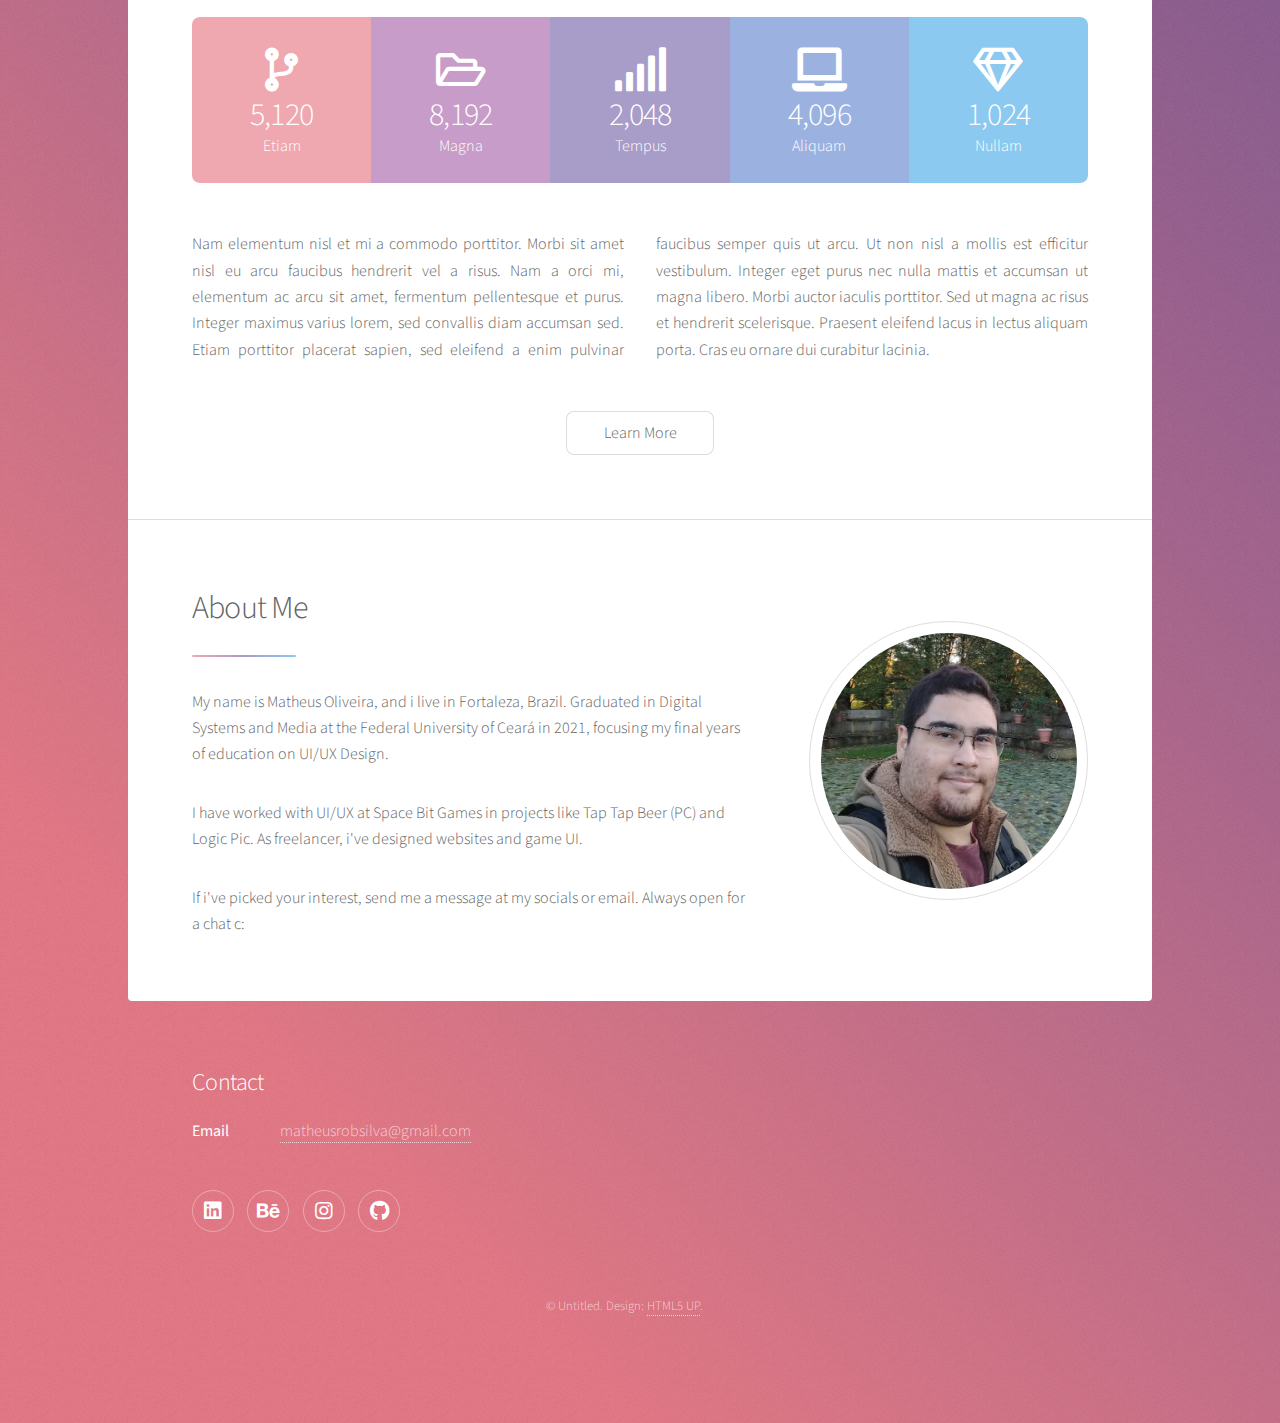
==== commit d3f0659a: "final_update_13_10" ====
--- a/index.html
+++ b/index.html
@@ -66,20 +66,20 @@
 										<span class="image"><img src="images/logicpic.jpg" alt="" /></span>
 										<h3>Logic Pic</h3>
 										<p>And how i balanced designing for an estabilished audience while trying new things.</p>
-										<a href="generic.html" class="button">Learn More</a>
+										<a href="logicpic.html" class="button">Learn More</a>
 									</li>
 									<li>
 										<!-- <span class="icon major style3 fa-copy"></span> -->
 										<span class="image"><img src="images/luiz.jpeg" alt="" /></span>
 										<h3>Luiz Gastão's Website</h3>
-										<p>And how i designed a website with a varied audience in mind, and it's evolution during development.</p>
+										<p>And how i designed a website with a varied audience in mind, and its evolution during development.</p>
 										<a href="generic.html" class="button">Learn More</a>
 									</li>
 									<li>
 										<!-- <span class="icon major style5 fa-gem"></span> -->
-										<span class="image"><img src="images/pic01.jpg" alt="" /></span>
-										<h3>Mão de Tinta e-Commerce</h3>
-										<p>And how i expanded on a university project to study mobile design (especially Material Design).</p>
+										<span class="image"><img src="images/taptap.png" alt="" /></span>
+										<h3>Tap Tap Beer - PC Port</h3>
+										<p>And how i tackled the challenge of translating a mobile game into PC, from its UI to the gameplay interactions.</p>
 										<a href="generic.html" class="button">Learn More</a>
 									</li>
 								</ul>
@@ -135,7 +135,7 @@
 										<header class="major">
 											<h2>About Me</h2>
 										</header>
-										<p>My name is Matheus Oliveira, and i live in Fortaleza, Brazil. Graduated in Digital Systems and Media at the Federal University of Ceará in 2021, focusing my later years of education on UI/UX Design.</p>
+										<p>My name is Matheus Oliveira, and i live in Fortaleza, Brazil. Graduated in Digital Systems and Media at the Federal University of Ceará in 2021, focusing my final years of education on UI/UX Design.</p>
 
 										<p>I have worked with UI/UX at Space Bit Games in projects like Tap Tap Beer (PC) and Logic Pic. As freelancer, i've designed websites and game UI.</p>
 
@@ -167,29 +167,29 @@
 
 				<!-- Footer -->
 					<footer id="footer">
-						<section>
+						<!-- <section>
 							<h2>Aliquam sed mauris</h2>
 							<p>Sed lorem ipsum dolor sit amet et nullam consequat feugiat consequat magna adipiscing tempus etiam dolore veroeros. eget dapibus mauris. Cras aliquet, nisl ut viverra sollicitudin, ligula erat egestas velit, vitae tincidunt odio.</p>
 							<ul class="actions">
 								<li><a href="generic.html" class="button">Learn More</a></li>
 							</ul>
-						</section>
+						</section> -->
 						<section>
-							<h2>Etiam feugiat</h2>
+							<h2>Contact</h2>
 							<dl class="alt">
-								<dt>Address</dt>
+								<!-- <dt>Address</dt>
 								<dd>1234 Somewhere Road &bull; Nashville, TN 00000 &bull; USA</dd>
 								<dt>Phone</dt>
-								<dd>(000) 000-0000 x 0000</dd>
+								<dd>(000) 000-0000 x 0000</dd> -->
 								<dt>Email</dt>
-								<dd><a href="#">information@untitled.tld</a></dd>
+								<dd><a href="#">matheusrobsilva@gmail.com</a></dd>
 							</dl>
 							<ul class="icons">
-								<li><a href="#" class="icon brands fa-twitter alt"><span class="label">Twitter</span></a></li>
-								<li><a href="#" class="icon brands fa-facebook-f alt"><span class="label">Facebook</span></a></li>
-								<li><a href="#" class="icon brands fa-instagram alt"><span class="label">Instagram</span></a></li>
-								<li><a href="#" class="icon brands fa-github alt"><span class="label">GitHub</span></a></li>
-								<li><a href="#" class="icon brands fa-dribbble alt"><span class="label">Dribbble</span></a></li>
+								<li><a href="https://www.linkedin.com/in/matheusbob/" target="_blank" class="icon brands fa-linkedin alt"><span class="label">Twitter</span></a></li>
+								<li><a href="https://www.behance.net/mattbob" target="_blank" class="icon brands fa-behance alt"><span class="label">Facebook</span></a></li>
+								<li><a href="https://www.instagram.com/mrsilva_oliveira/" target="_blank" class="icon brands fa-instagram alt"><span class="label">Instagram</span></a></li>
+								<li><a href="https://github.com/Matheusbob" target="_blank" class="icon brands fa-github alt"><span class="label">GitHub</span></a></li>
+								<!-- <li><a href="#" class="icon email alt"><span class="label">Dribbble</span></a></li> -->
 							</ul>
 						</section>
 						<p class="copyright">&copy; Untitled. Design: <a href="https://html5up.net">HTML5 UP</a>.</p>
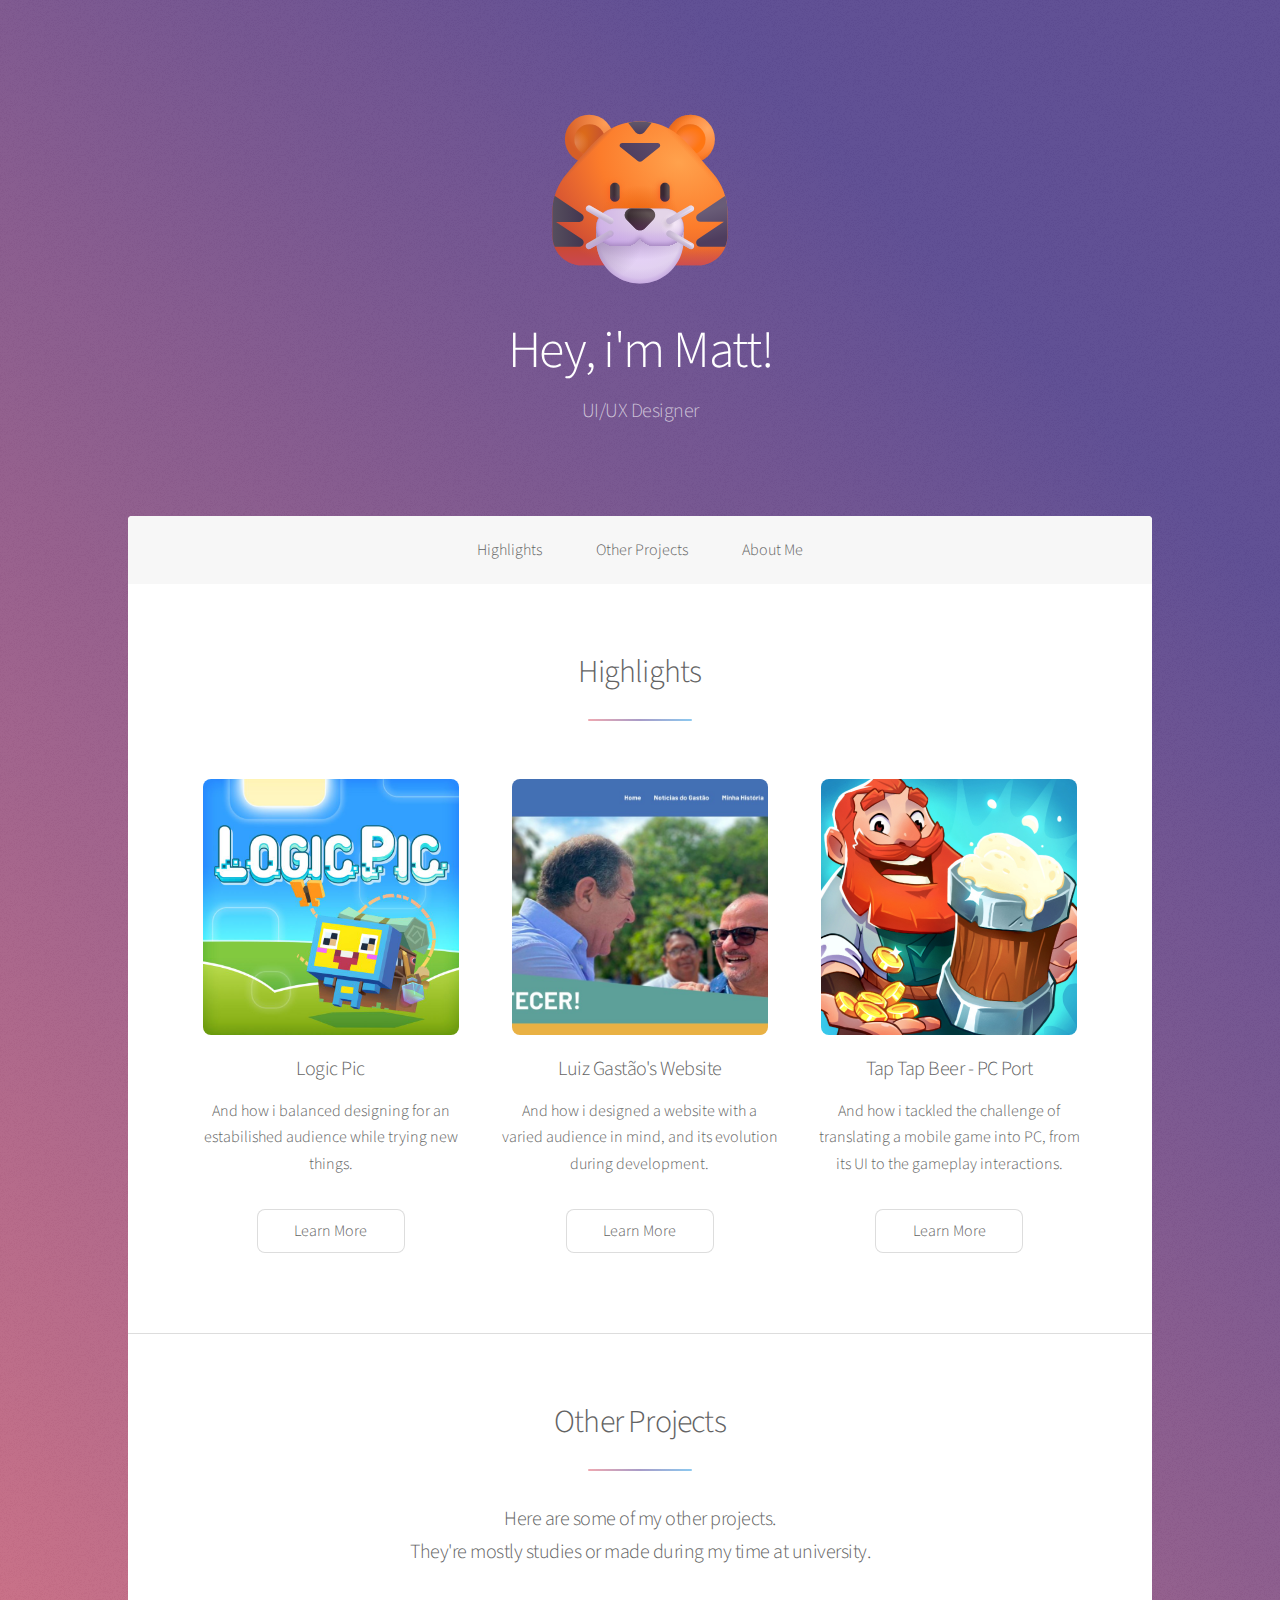
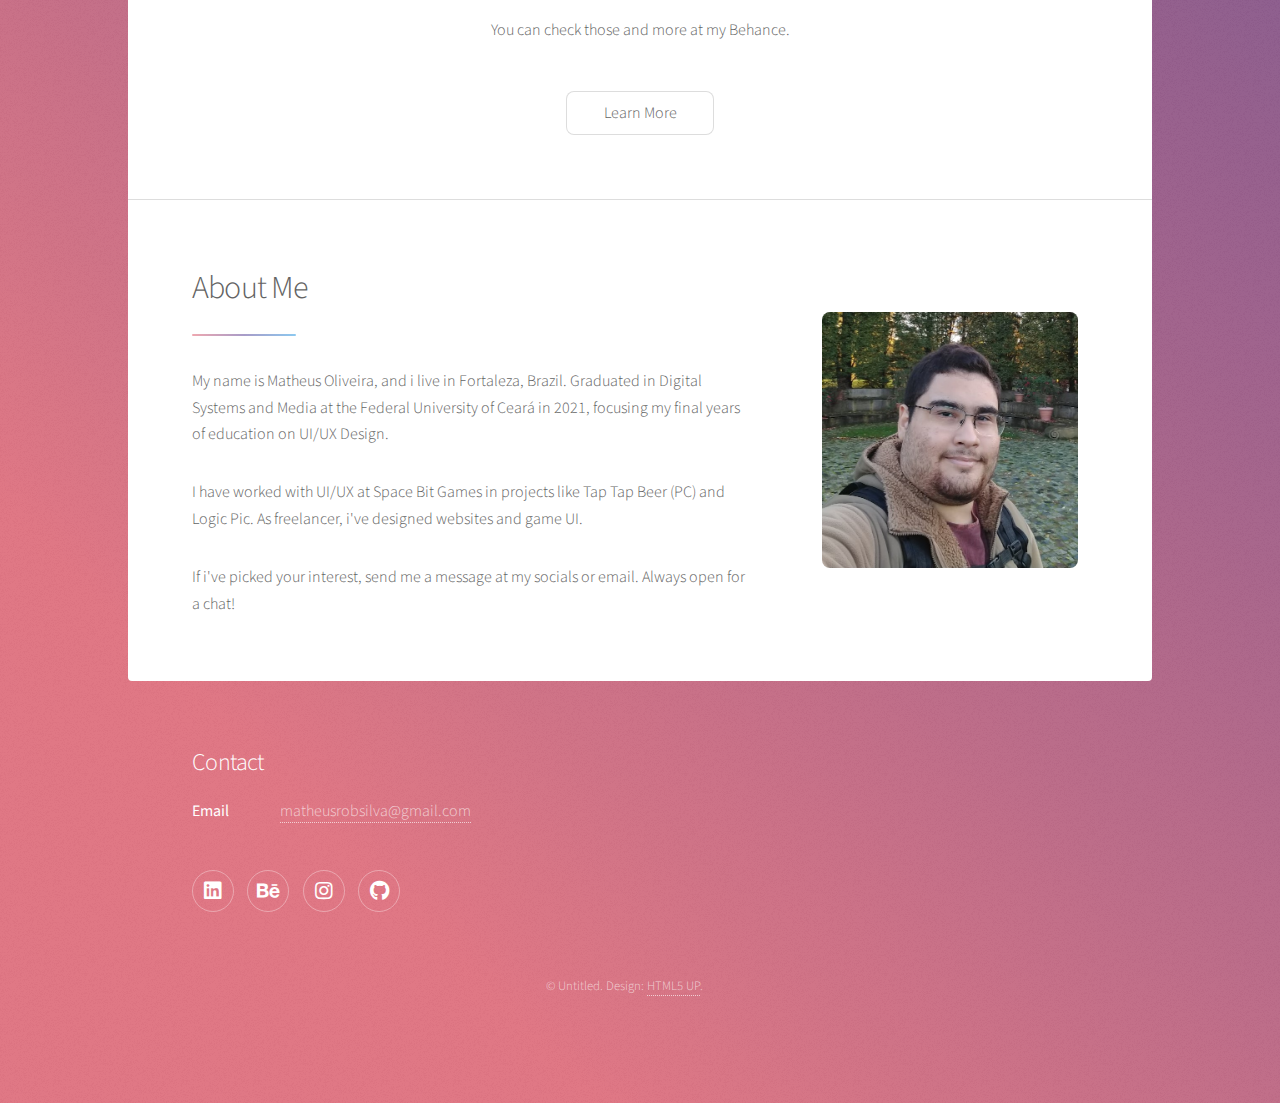
==== commit 9f1cd84e: "update_15_10" ====
--- a/index.html
+++ b/index.html
@@ -97,7 +97,7 @@
 									<p>Here are some of my other projects. <br>
 									They're mostly studies or made during my time at university.</p>
 								</header>
-								<ul class="statistics">
+								<!-- <ul class="statistics">
 									<li class="style1">
 										<span class="icon solid fa-code-branch"></span>
 										<strong>5,120</strong> Etiam
@@ -118,8 +118,8 @@
 										<span class="icon fa-gem"></span>
 										<strong>1,024</strong> Nullam
 									</li>
-								</ul>
-								<p class="content">Nam elementum nisl et mi a commodo porttitor. Morbi sit amet nisl eu arcu faucibus hendrerit vel a risus. Nam a orci mi, elementum ac arcu sit amet, fermentum pellentesque et purus. Integer maximus varius lorem, sed convallis diam accumsan sed. Etiam porttitor placerat sapien, sed eleifend a enim pulvinar faucibus semper quis ut arcu. Ut non nisl a mollis est efficitur vestibulum. Integer eget purus nec nulla mattis et accumsan ut magna libero. Morbi auctor iaculis porttitor. Sed ut magna ac risus et hendrerit scelerisque. Praesent eleifend lacus in lectus aliquam porta. Cras eu ornare dui curabitur lacinia.</p>
+								</ul> -->
+								<p>You can check those and more at my Behance.</p>
 								<footer class="major">
 									<ul class="actions special">
 										<li><a href="generic.html" class="button">Learn More</a></li>
@@ -139,7 +139,7 @@
 
 										<p>I have worked with UI/UX at Space Bit Games in projects like Tap Tap Beer (PC) and Logic Pic. As freelancer, i've designed websites and game UI.</p>
 
-										<p>If i've picked your interest, send me a message at my socials or email. Always open for a chat c:</p>
+										<p>If i've picked your interest, send me a message at my socials or email. Always open for a chat!</p>
 										<!-- <ul class="actions">
 											<li><a href="generic.html" class="button">Learn More</a></li>
 										</ul> -->
--- a/assets/css/main.css
+++ b/assets/css/main.css
@@ -3018,13 +3018,13 @@
 			display: inline-block;
 			margin-left: 4em;
 			padding: 0.65em;
-			border-radius: 100%;
-			border: solid 1px;
+/*			border-radius: 100%;*/
+/*			border: solid 1px;*/
 		}
 
 			.spotlight .image img {
 				display: block;
-				border-radius: 100%;
+/*				border-radius: 100%;*/
 				width: 16em;
 			}
 
